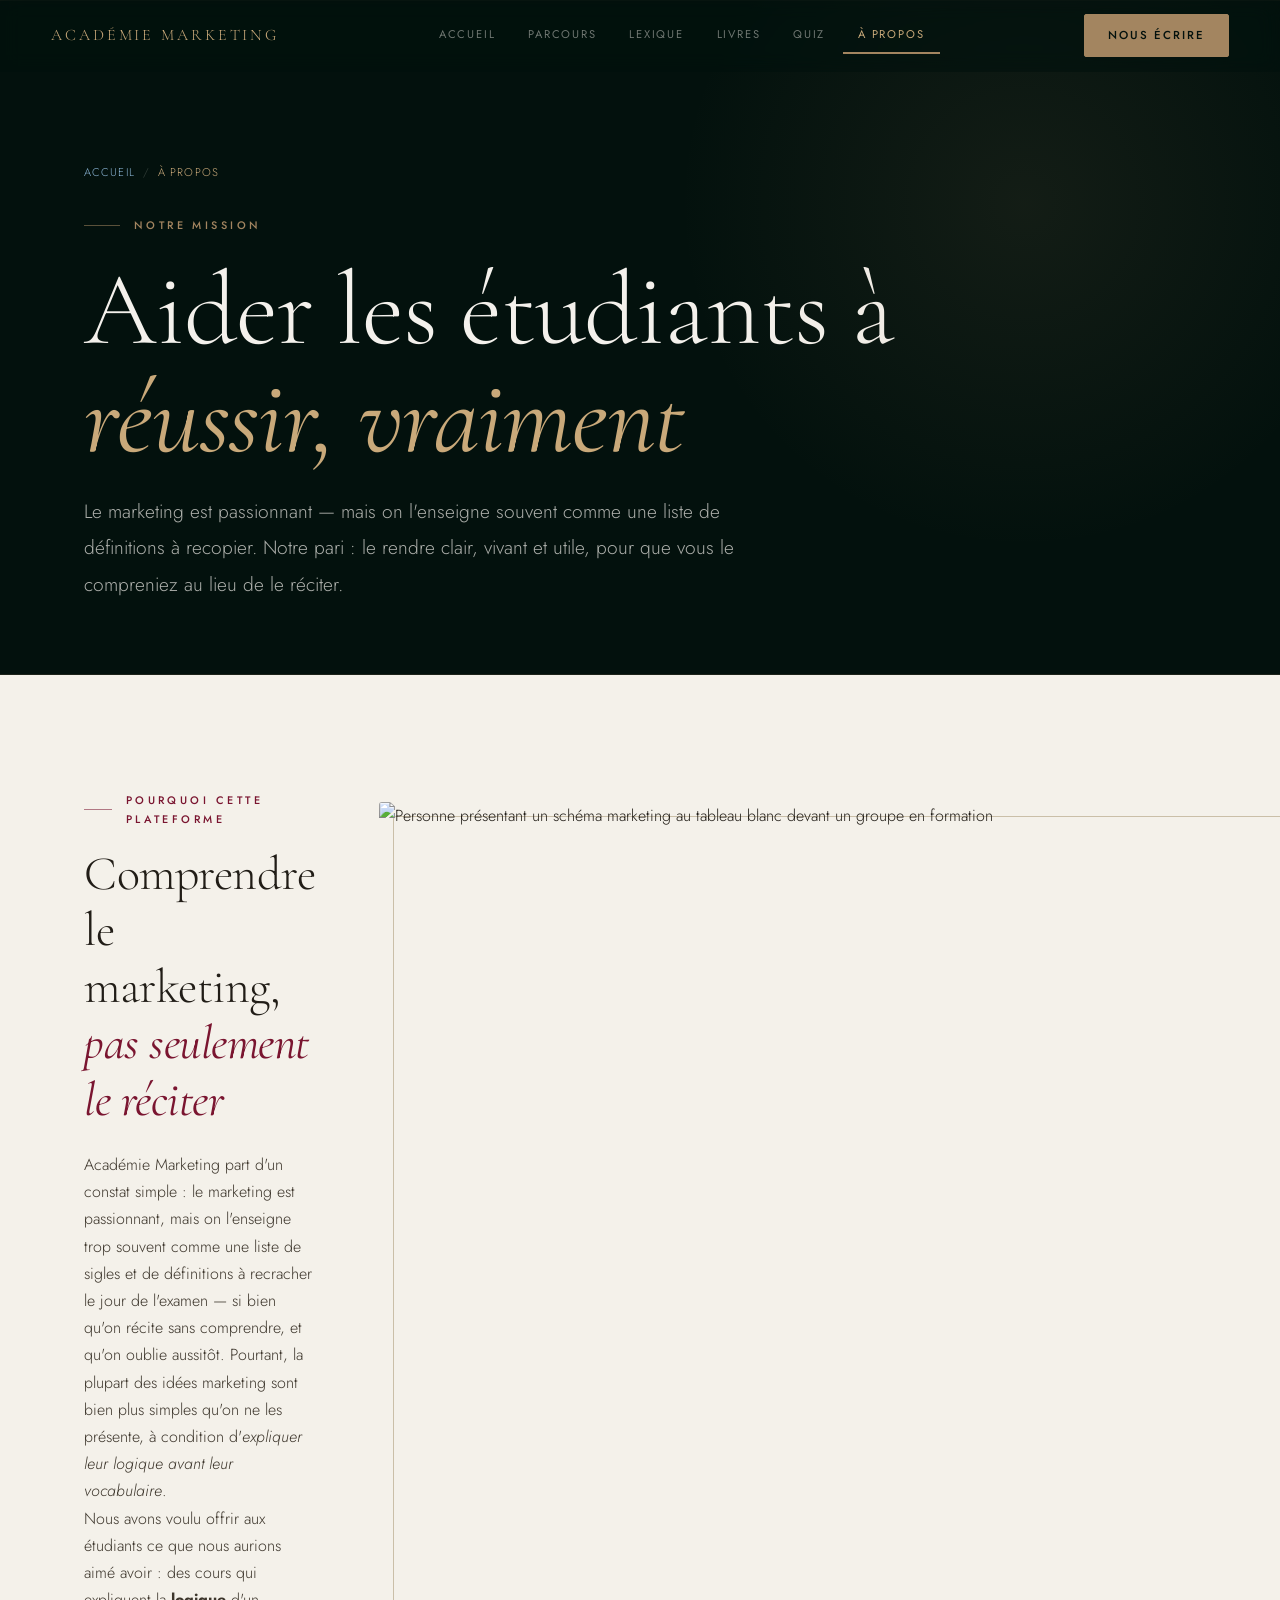
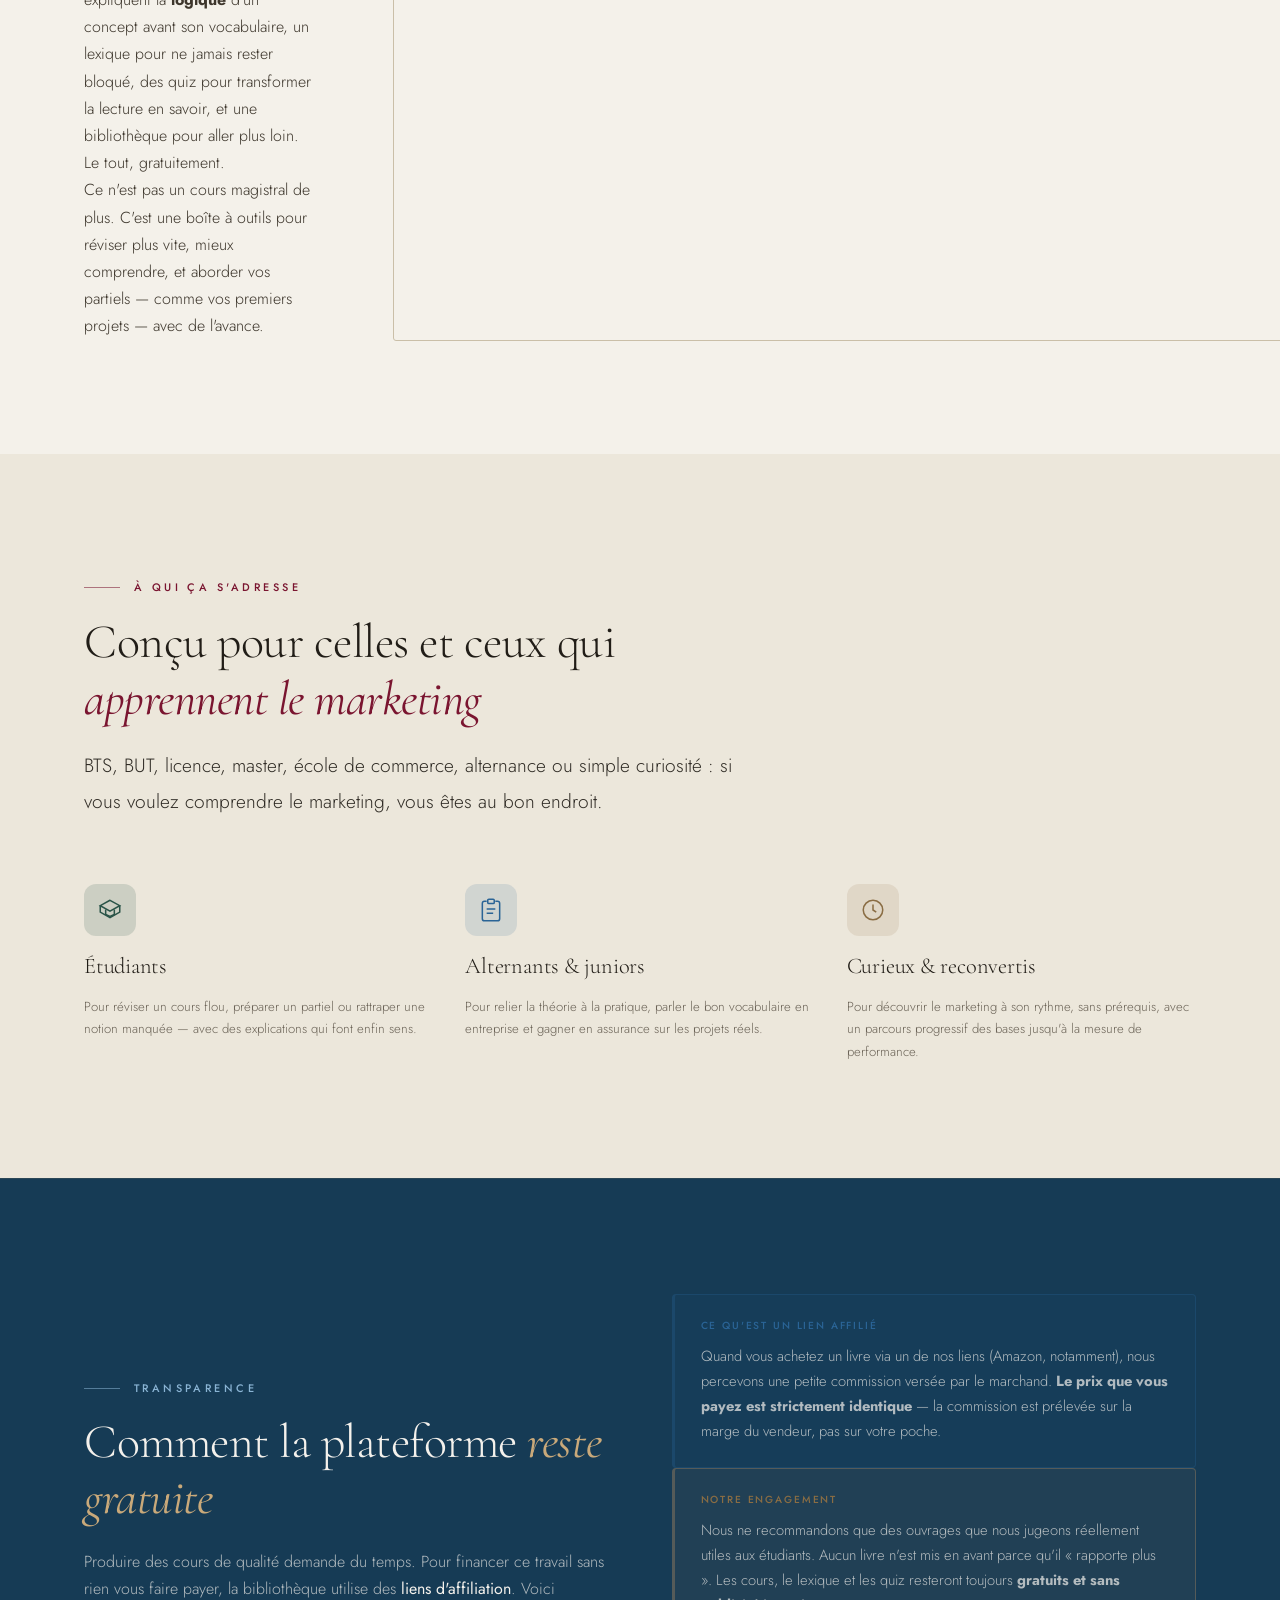
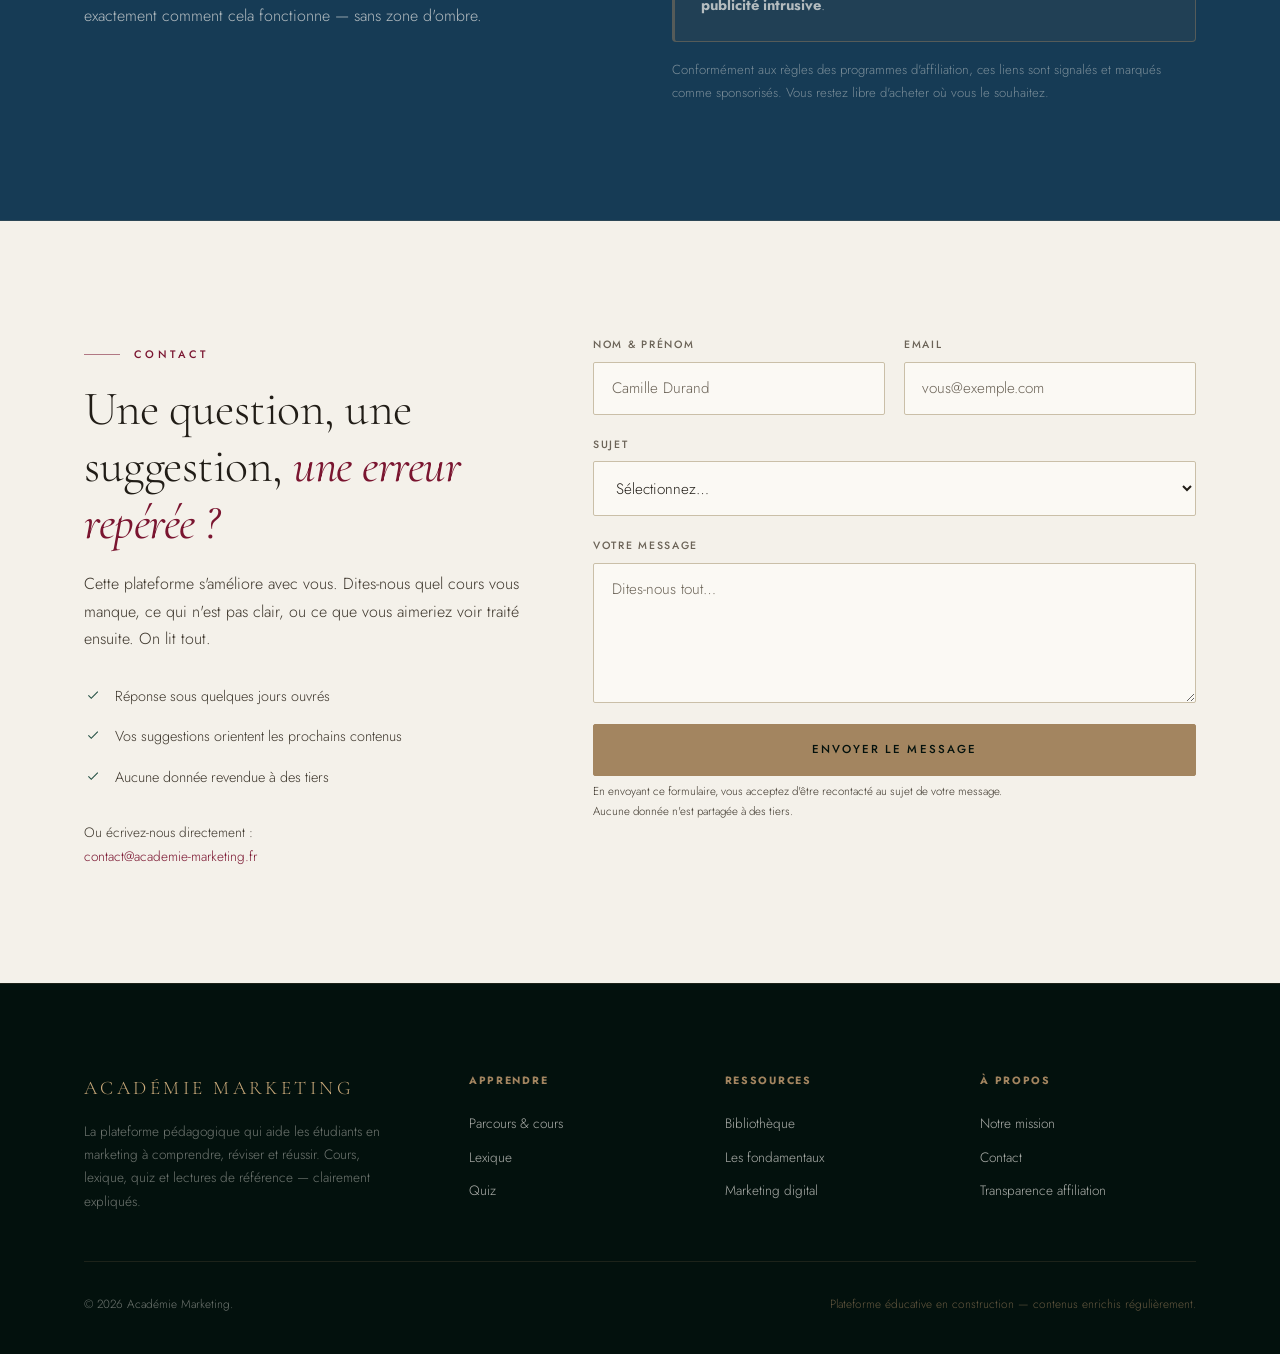
==== a-propos.html @ 2a496312 "Refonte en plateforme éducative « Académie Marketing » Transforme la vitrine one-page en plateforme " ====
<!DOCTYPE html>
<html lang="fr">
<head>
<meta charset="UTF-8">
<meta name="viewport" content="width=device-width, initial-scale=1.0">

<title>À propos &amp; contact — Académie Marketing</title>
<meta name="description" content="Notre mission : aider les étudiants en marketing à réussir grâce à des ressources claires, rigoureuses et gratuites. Découvrez la démarche, la transparence sur l'affiliation, et contactez-nous.">
<meta name="keywords" content="à propos, mission, académie marketing, ressources étudiants marketing, contact, affiliation">
<meta name="author" content="Académie Marketing">
<meta name="robots" content="index, follow">
<meta name="theme-color" content="#03110D">
<meta name="color-scheme" content="dark light">
<link rel="canonical" href="https://academie-marketing.fr/a-propos.html">

<meta property="og:type" content="website">
<meta property="og:site_name" content="Académie Marketing">
<meta property="og:title" content="À propos & contact — Académie Marketing">
<meta property="og:description" content="Notre mission : aider les étudiants en marketing à réussir avec des ressources claires, rigoureuses et gratuites.">
<meta property="og:url" content="https://academie-marketing.fr/a-propos.html">
<meta property="og:image" content="https://academie-marketing.fr/assets/og-image.jpg">
<meta property="og:locale" content="fr_FR">
<meta name="twitter:card" content="summary_large_image">

<link rel="icon" href="data:image/svg+xml,%3Csvg xmlns='http://www.w3.org/2000/svg' viewBox='0 0 64 64'%3E%3Crect width='64' height='64' rx='13' fill='%2303110D'/%3E%3Crect x='3' y='3' width='58' height='58' rx='11' fill='none' stroke='%23A38560' stroke-width='1'/%3E%3Ctext x='32' y='44' font-family='Georgia,serif' font-size='32' fill='%23c9a97a' text-anchor='middle'%3EA%3C/text%3E%3C/svg%3E">

<link rel="preconnect" href="https://fonts.googleapis.com">
<link rel="preconnect" href="https://fonts.gstatic.com" crossorigin>
<link rel="preload" as="style" href="https://fonts.googleapis.com/css2?family=Cormorant+Garamond:ital,wght@0,300;0,400;0,500;0,600;1,300;1,400;1,500&family=Jost:wght@300;400;500;600&display=swap">
<link rel="stylesheet" href="https://fonts.googleapis.com/css2?family=Cormorant+Garamond:ital,wght@0,300;0,400;0,500;0,600;1,300;1,400;1,500&family=Jost:wght@300;400;500;600&display=swap" media="print" onload="this.media='all'">
<noscript><link rel="stylesheet" href="https://fonts.googleapis.com/css2?family=Cormorant+Garamond:ital,wght@0,300;0,400;0,500;0,600;1,300;1,400;1,500&family=Jost:wght@300;400;500;600&display=swap"></noscript>

<link rel="stylesheet" href="assets/css/style.css">
</head>
<body>

<a class="skip-link" href="#contenu">Aller au contenu</a>
<div class="read-progress" id="read-progress"></div>

<header class="nav" id="nav" role="banner">
  <a class="nav-logo" href="index.html">Académie Marketing</a>
  <nav class="nav-main" aria-label="Navigation principale">
    <ul class="nav-links">
      <li><a href="index.html">Accueil</a></li>
      <li><a href="cours.html">Parcours</a></li>
      <li><a href="lexique.html">Lexique</a></li>
      <li><a href="livres.html">Livres</a></li>
      <li><a href="quiz.html">Quiz</a></li>
      <li><a href="a-propos.html" class="active" aria-current="page">À propos</a></li>
    </ul>
  </nav>
  <div class="nav-actions">
    <a class="btn btn-primary nav-cta" href="#contact">Nous écrire</a>
    <button class="nav-burger" id="burger" aria-label="Ouvrir le menu" aria-expanded="false" aria-controls="mobile-menu">
      <span></span><span></span><span></span>
    </button>
  </div>
</header>

<div class="mobile-menu" id="mobile-menu" aria-hidden="true">
  <nav aria-label="Navigation mobile">
    <a href="index.html">Accueil</a>
    <a href="cours.html">Parcours</a>
    <a href="lexique.html">Lexique</a>
    <a href="livres.html">Livres</a>
    <a href="quiz.html">Quiz</a>
    <a href="a-propos.html" class="active">À propos</a>
    <a class="btn btn-primary" href="#contact">Nous écrire</a>
  </nav>
</div>

<main id="contenu">

  <header class="page-header on-dark is-deep">
    <div class="container">
      <nav class="breadcrumb" aria-label="Fil d'Ariane">
        <a href="index.html">Accueil</a><span class="sep" aria-hidden="true">/</span><span aria-current="page">À propos</span>
      </nav>
      <span class="eyebrow">Notre mission</span>
      <h1 class="display">Aider les étudiants à <em>réussir, vraiment</em></h1>
      <p class="lead">Le marketing est passionnant — mais on l'enseigne souvent comme une liste de définitions à recopier. Notre pari : le rendre clair, vivant et utile, pour que vous le compreniez au lieu de le réciter.</p>
    </div>
  </header>

  <!-- MANIFESTE -->
  <section class="section on-paper">
    <div class="container">
      <div class="split">
        <div class="reveal">
          <span class="eyebrow">Pourquoi cette plateforme</span>
          <h2 style="margin:1.1rem 0 1.4rem;">Comprendre le marketing, <em>pas seulement le réciter</em></h2>
          <p>Académie Marketing part d'un constat simple : le marketing est passionnant, mais on l'enseigne trop souvent comme une liste de sigles et de définitions à recracher le jour de l'examen — si bien qu'on récite sans comprendre, et qu'on oublie aussitôt. Pourtant, la plupart des idées marketing sont bien plus simples qu'on ne les présente, à condition d'<em>expliquer leur logique avant leur vocabulaire</em>.</p>
          <p>Nous avons voulu offrir aux étudiants ce que nous aurions aimé avoir : des cours qui expliquent la <strong>logique</strong> d'un concept avant son vocabulaire, un lexique pour ne jamais rester bloqué, des quiz pour transformer la lecture en savoir, et une bibliothèque pour aller plus loin. Le tout, gratuitement.</p>
          <p>Ce n'est pas un cours magistral de plus. C'est une boîte à outils pour réviser plus vite, mieux comprendre, et aborder vos partiels — comme vos premiers projets — avec de l'avance.</p>
        </div>
        <div class="split-media intro-media reveal">
          <img src="https://images.unsplash.com/photo-1758873269035-aae0e1fd3422?ixlib=rb-4.0.3&auto=format&fit=crop&w=900&q=80"
               width="900" height="1125" loading="lazy" decoding="async"
               alt="Personne présentant un schéma marketing au tableau blanc devant un groupe en formation">
        </div>
      </div>
    </div>
  </section>

  <!-- À QUI ÇA S'ADRESSE -->
  <section class="section on-paper is-alt">
    <div class="container">
      <div class="section-head reveal">
        <span class="eyebrow">À qui ça s'adresse</span>
        <h2>Conçu pour celles et ceux qui <em>apprennent le marketing</em></h2>
        <p class="lead">BTS, BUT, licence, master, école de commerce, alternance ou simple curiosité : si vous voulez comprendre le marketing, vous êtes au bon endroit.</p>
      </div>
      <div class="grid grid-3 reveal-group">
        <div class="feature">
          <span class="icon-pill is-vert"><svg viewBox="0 0 24 24" fill="none" stroke="currentColor" aria-hidden="true"><path d="M12 3 3 8l9 5 9-5-9-5Z"/><path d="M3 8v6l9 5 9-5V8"/><path d="M8 11.5V16l4 2 4-2v-4.5"/></svg></span>
          <h3>Étudiants</h3>
          <p>Pour réviser un cours flou, préparer un partiel ou rattraper une notion manquée — avec des explications qui font enfin sens.</p>
        </div>
        <div class="feature">
          <span class="icon-pill is-bleu"><svg viewBox="0 0 24 24" fill="none" stroke="currentColor" aria-hidden="true"><path d="M16 4h2a2 2 0 0 1 2 2v14a2 2 0 0 1-2 2H6a2 2 0 0 1-2-2V6a2 2 0 0 1 2-2h2"/><rect x="9" y="2" width="6" height="4" rx="1"/><path d="M8 11h8M8 15h6"/></svg></span>
          <h3>Alternants &amp; juniors</h3>
          <p>Pour relier la théorie à la pratique, parler le bon vocabulaire en entreprise et gagner en assurance sur les projets réels.</p>
        </div>
        <div class="feature">
          <span class="icon-pill is-dore"><svg viewBox="0 0 24 24" fill="none" stroke="currentColor" aria-hidden="true"><circle cx="12" cy="12" r="9"/><path d="M12 7v5l3 2"/></svg></span>
          <h3>Curieux &amp; reconvertis</h3>
          <p>Pour découvrir le marketing à son rythme, sans prérequis, avec un parcours progressif des bases jusqu'à la mesure de performance.</p>
        </div>
      </div>
    </div>
  </section>

  <!-- AFFILIATION -->
  <section class="section on-dark is-savoir" id="affiliation">
    <div class="container">
      <div class="split">
        <div class="reveal">
          <span class="eyebrow is-bleu">Transparence</span>
          <h2 style="margin:1rem 0 1.3rem;">Comment la plateforme <em>reste gratuite</em></h2>
          <p style="color:var(--on-dark-muted);">Produire des cours de qualité demande du temps. Pour financer ce travail sans rien vous faire payer, la bibliothèque utilise des <strong style="color:var(--clair-100);font-weight:400;">liens d'affiliation</strong>. Voici exactement comment cela fonctionne — sans zone d'ombre.</p>
        </div>
        <div class="reveal">
          <div class="flow">
            <div class="callout is-def" style="margin:0;">
              <div class="callout-label">Ce qu'est un lien affilié</div>
              <p>Quand vous achetez un livre via un de nos liens (Amazon, notamment), nous percevons une petite commission versée par le marchand. <strong>Le prix que vous payez est strictement identique</strong> — la commission est prélevée sur la marge du vendeur, pas sur votre poche.</p>
            </div>
            <div class="callout is-tip" style="margin:0;">
              <div class="callout-label">Notre engagement</div>
              <p>Nous ne recommandons que des ouvrages que nous jugeons réellement utiles aux étudiants. Aucun livre n'est mis en avant parce qu'il « rapporte plus ». Les cours, le lexique et les quiz resteront toujours <strong>gratuits et sans publicité intrusive</strong>.</p>
            </div>
            <p style="color:var(--on-dark-faint);font-size:0.82rem;">Conformément aux règles des programmes d'affiliation, ces liens sont signalés et marqués comme sponsorisés. Vous restez libre d'acheter où vous le souhaitez.</p>
          </div>
        </div>
      </div>
    </div>
  </section>

  <!-- CONTACT -->
  <section class="section on-paper" id="contact">
    <div class="container">
      <div class="contact-split">
        <div class="reveal">
          <span class="eyebrow">Contact</span>
          <h2 style="margin:1.1rem 0 1.2rem;">Une question, une suggestion, <em>une erreur repérée&nbsp;?</em></h2>
          <p>Cette plateforme s'améliore avec vous. Dites-nous quel cours vous manque, ce qui n'est pas clair, ou ce que vous aimeriez voir traité ensuite. On lit tout.</p>
          <ul class="contact-reassure">
            <li>Réponse sous quelques jours ouvrés</li>
            <li>Vos suggestions orientent les prochains contenus</li>
            <li>Aucune donnée revendue à des tiers</li>
          </ul>
          <p class="contact-direct">Ou écrivez-nous directement :<br><a href="mailto:contact@academie-marketing.fr">contact@academie-marketing.fr</a></p>
        </div>

        <div class="reveal">
          <form id="contact-form" data-demo data-done="Message envoyé ✓" data-success="contact-success" novalidate>
            <div class="form-row">
              <div class="form-field">
                <label class="form-label" for="c-nom">Nom &amp; prénom</label>
                <input class="form-input" type="text" id="c-nom" name="nom" autocomplete="name" required placeholder="Camille Durand">
              </div>
              <div class="form-field">
                <label class="form-label" for="c-email">Email</label>
                <input class="form-input" type="email" id="c-email" name="email" autocomplete="email" required placeholder="vous@exemple.com">
              </div>
            </div>
            <div class="form-field">
              <label class="form-label" for="c-sujet">Sujet</label>
              <select class="form-select" id="c-sujet" name="sujet">
                <option value="">Sélectionnez…</option>
                <option>Question sur un cours</option>
                <option>Suggestion de contenu</option>
                <option>Signaler une erreur</option>
                <option>Partenariat / pédagogie</option>
                <option>Autre</option>
              </select>
            </div>
            <div class="form-field">
              <label class="form-label" for="c-msg">Votre message</label>
              <textarea class="form-textarea" id="c-msg" name="message" required placeholder="Dites-nous tout…"></textarea>
            </div>
            <button class="btn btn-primary" type="submit" style="width:100%;justify-content:center;">Envoyer le message</button>
            <p class="form-consent">En envoyant ce formulaire, vous acceptez d'être recontacté au sujet de votre message. Aucune donnée n'est partagée à des tiers.</p>
            <div class="form-success" id="contact-success" role="status">Merci&nbsp;! Votre message est bien arrivé. Nous revenons vers vous rapidement.</div>
          </form>
        </div>
      </div>
    </div>
  </section>

</main>

<footer class="footer" role="contentinfo">
  <div class="container">
    <div class="footer-top">
      <div class="footer-brand">
        <a class="nav-logo" href="index.html">Académie Marketing</a>
        <p>La plateforme pédagogique qui aide les étudiants en marketing à comprendre, réviser et réussir. Cours, lexique, quiz et lectures de référence — clairement expliqués.</p>
      </div>
      <div class="footer-col">
        <h5>Apprendre</h5>
        <a href="cours.html">Parcours &amp; cours</a>
        <a href="lexique.html">Lexique</a>
        <a href="quiz.html">Quiz</a>
      </div>
      <div class="footer-col">
        <h5>Ressources</h5>
        <a href="livres.html">Bibliothèque</a>
        <a href="cours/fondamentaux-du-marketing.html">Les fondamentaux</a>
        <a href="cours/marketing-digital.html">Marketing digital</a>
      </div>
      <div class="footer-col">
        <h5>À propos</h5>
        <a href="a-propos.html">Notre mission</a>
        <a href="a-propos.html#contact">Contact</a>
        <a href="a-propos.html#affiliation">Transparence affiliation</a>
      </div>
    </div>
    <div class="footer-bottom">
      <p>&copy; <span data-year></span> Académie Marketing.</p>
      <p class="placeholder-note">Plateforme éducative en construction — contenus enrichis régulièrement.</p>
    </div>
  </div>
</footer>

<button class="to-top" id="to-top" aria-label="Revenir en haut">
  <svg viewBox="0 0 24 24" fill="none" stroke="currentColor" aria-hidden="true"><path d="m6 14 6-6 6 6"/></svg>
</button>

<script src="assets/js/main.js" defer></script>
</body>
</html>
---- assets/css/style.css ----
/* ============================================================
   ACADÉMIE MARKETING
   Design system partagé (multi-pages, sans build)
   ============================================================ */

/* ============================================================
   RESET
============================================================ */
*, *::before, *::after { margin: 0; padding: 0; box-sizing: border-box; }
img { display: block; max-width: 100%; }
ul { list-style: none; }
button { font: inherit; color: inherit; background: none; border: none; }
:where(a) { color: inherit; }
@media (prefers-reduced-motion: no-preference) { html { scroll-behavior: smooth; } }

/* ============================================================
   PALETTE PAR RÔLES
============================================================ */
:root {
  /* --- VERT PROFOND : couleur signature, fonds sombres --- */
  --vert-900:     #03110D;
  --vert-800:     #061a14;
  --vert-700:     #0b241c;
  --vert-600:     #16302B;
  --vert-500:     #2a5448;
  --vert-300:     #4d9e87;

  /* --- BORDEAUX : accent chaleureux, emphase --- */
  --bordeaux-900: #2a0410;
  --bordeaux-700: #5c0f22;
  --bordeaux-500: #7a1530;
  --bordeaux-300: #c0566e;

  /* --- DORÉ : détails de luxe, filets, CTA, hover (PARCIMONIE) --- */
  --dore-600:     #A38560;
  --dore-500:     #c9a97a;
  --dore-300:     #e3cba2;

  /* --- BLEU : confiance, savoir, ressources, liens --- */
  --bleu-700:     #163b55;
  --bleu-500:     #2a6496;
  --bleu-300:     #8ab4d4;

  /* --- TONS PAPIER : fonds clairs ivoire --- */
  --papier-0:     #fbf9f4;
  --papier-50:    #f4f1ea;
  --papier-100:   #ece7db;
  --papier-200:   #ddd5c4;

  /* --- ENCRE : textes sur papier --- */
  --encre-900:    #211d17;
  --encre-700:    #3d362c;
  --encre-500:    #6b6357;

  /* --- TEXTES SUR SOMBRE --- */
  --clair-100:    #f4f1ec;
  --clair-70:     rgba(244,241,236,0.70);
  --clair-45:     rgba(244,241,236,0.45);

  /* Surfaces FAMILLE SOMBRE */
  --surface-dark:        var(--vert-800);
  --surface-dark-deep:   var(--vert-900);
  --surface-dark-raised: var(--vert-700);
  --on-dark:             var(--clair-100);
  --on-dark-muted:       var(--clair-70);
  --on-dark-faint:       var(--clair-45);
  --border-dark:         rgba(163,133,96,0.16);
  --border-dark-strong:  rgba(163,133,96,0.32);

  /* Surfaces FAMILLE CLAIRE */
  --surface-paper:        var(--papier-50);
  --surface-paper-card:   var(--papier-0);
  --surface-paper-alt:    var(--papier-100);
  --on-paper:             var(--encre-900);
  --on-paper-muted:       var(--encre-700);
  --on-paper-faint:       var(--encre-500);
  --border-paper:         var(--papier-200);
  --border-paper-strong:  #cabfa8;

  /* Accents transverses */
  --accent-signature:  var(--vert-500);
  --accent-warm:       var(--bordeaux-500);
  --accent-luxe:       var(--dore-600);
  --accent-trust:      var(--bleu-500);

  /* CTA & liens */
  --cta-bg:            var(--dore-600);
  --cta-bg-hover:      var(--dore-500);
  --cta-ink:           var(--vert-900);
  --link:              var(--bleu-500);
  --link-hover:        var(--bleu-300);

  /* Ombres sobres */
  --shadow-paper-sm: 0 1px 2px rgba(33,29,23,0.05);
  --shadow-paper-md: 0 10px 30px -12px rgba(33,29,23,0.18);
  --shadow-paper-lg: 0 24px 60px -28px rgba(33,29,23,0.30);
  --shadow-dark-md:  0 18px 40px -20px rgba(0,0,0,0.65);
}

/* ============================================================
   TYPOGRAPHIE
============================================================ */
:root {
  --font-serif: 'Cormorant Garamond', Georgia, 'Times New Roman', serif;
  --font-sans:  'Jost', system-ui, -apple-system, 'Segoe UI', sans-serif;

  --fs-display: clamp(3.25rem, 1.6rem + 6.6vw, 6.5rem);
  --fs-h1:      clamp(2.5rem, 1.5rem + 4.2vw, 4rem);
  --fs-h2:      clamp(2rem, 1.4rem + 2.6vw, 3rem);
  --fs-h3:      clamp(1.5rem, 1.2rem + 1.3vw, 2rem);
  --fs-h4:      clamp(1.15rem, 1.05rem + 0.5vw, 1.4rem);
  --fs-lead:    clamp(1.05rem, 1rem + 0.35vw, 1.2rem);
  --fs-body:    clamp(0.95rem, 0.92rem + 0.15vw, 1.0rem);
  --fs-small:   0.82rem;
  --fs-eyebrow: 0.68rem;

  --lh-tight: 1.04;
  --lh-snug:  1.18;
  --lh-body:  1.7;
  --lh-loose: 1.9;

  --ls-eyebrow: 0.32em;
  --ls-label:   0.16em;
  --ls-tight:   -0.01em;
}

body {
  font-family: var(--font-sans);
  font-weight: 300;
  font-size: var(--fs-body);
  line-height: var(--lh-body);
  background: var(--vert-900);
  color: var(--clair-100);
  -webkit-font-smoothing: antialiased;
  text-rendering: optimizeLegibility;
  overflow-x: hidden;
}

h1, h2, h3, .serif { font-family: var(--font-serif); font-weight: 300; letter-spacing: var(--ls-tight); }
.display { font-family: var(--font-serif); font-weight: 300; font-size: var(--fs-display); line-height: var(--lh-tight); letter-spacing: var(--ls-tight); }
h1, .h1 { font-size: var(--fs-h1); line-height: var(--lh-snug); }
h2, .h2 { font-size: var(--fs-h2); line-height: var(--lh-snug); }
h3, .h3 { font-size: var(--fs-h3); line-height: 1.25; }
h4, .h4 { font-family: var(--font-serif); font-weight: 400; font-size: var(--fs-h4); line-height: 1.3; }

.serif em, h1 em, h2 em, .display em { font-style: italic; font-weight: 400; }
.on-dark .display em, .on-dark h1 em, .on-dark h2 em { color: var(--dore-500); }
.on-paper h1 em, .on-paper h2 em, .on-paper .h2 em { color: var(--bordeaux-500); }

.lead { font-size: var(--fs-lead); line-height: var(--lh-loose); font-weight: 300; }
p { max-width: 64ch; }
.on-dark p { color: var(--on-dark-muted); }
.on-paper p { color: var(--on-paper-muted); }

.eyebrow {
  font-family: var(--font-sans); font-size: var(--fs-eyebrow); font-weight: 500;
  letter-spacing: var(--ls-eyebrow); text-transform: uppercase;
  display: inline-flex; align-items: center; gap: 0.85rem;
}
.eyebrow::before { content: ''; width: 2.25rem; height: 1px; background: currentColor; opacity: 0.55; }
.eyebrow.is-centered { justify-content: center; }
.on-dark .eyebrow { color: var(--dore-600); }
.on-paper .eyebrow { color: var(--bordeaux-500); }
.on-dark.is-savoir .eyebrow, .eyebrow.is-bleu { color: var(--bleu-300); }

a { color: var(--link); text-decoration: none; transition: color .25s ease; }
a:hover { color: var(--link-hover); }
.on-dark a:not(.btn) { color: var(--bleu-300); }
.on-dark a:not(.btn):hover { color: var(--clair-100); }

/* ============================================================
   CONTENEUR & GRILLE
============================================================ */
:root {
  --container-max: 1240px;
  --container-pad: clamp(1.25rem, 5vw, 4rem);
  --section-y:     clamp(4.5rem, 9vw, 9rem);
  --gap:           clamp(1.25rem, 2.5vw, 2.25rem);
  --nav-h:         72px;
}
.container { width: 100%; max-width: var(--container-max); margin-inline: auto; padding-inline: var(--container-pad); }
.container-narrow { max-width: 760px; margin-inline: auto; padding-inline: var(--container-pad); }
.container-reading { max-width: 1080px; margin-inline: auto; padding-inline: var(--container-pad); }
.section { padding-block: var(--section-y); position: relative; }
.section.is-tight { padding-block: clamp(3rem, 6vw, 5.5rem); }
section[id] { scroll-margin-top: calc(var(--nav-h) + 16px); }

.on-dark { background: var(--surface-dark); color: var(--on-dark); border-top: 1px solid var(--border-dark); border-bottom: 1px solid var(--border-dark); }
.on-dark.is-hero { background: var(--surface-dark-deep); border: none; }
.on-dark.is-emphasis { background: var(--bordeaux-900); }
.on-dark.is-savoir { background: var(--bleu-700); }
.on-dark.is-deep { background: var(--surface-dark-deep); }
.on-paper { background: var(--surface-paper); color: var(--on-paper); }
.on-paper.is-alt { background: var(--surface-paper-alt); }
.on-paper.is-card { background: var(--surface-paper-card); }

.on-dark h1, .on-dark h2, .on-dark h3, .on-dark h4 { color: var(--clair-100); }
.on-paper h1, .on-paper h2, .on-paper h3, .on-paper h4 { color: var(--on-paper); }

.grid { display: grid; gap: var(--gap); }
.grid-2 { grid-template-columns: repeat(2, 1fr); }
.grid-3 { grid-template-columns: repeat(3, 1fr); }
.grid-4 { grid-template-columns: repeat(4, 1fr); }
.grid-auto { grid-template-columns: repeat(auto-fit, minmax(260px, 1fr)); }

.section-head { max-width: 680px; margin-bottom: clamp(2.5rem, 5vw, 4rem); }
.section-head.is-centered { margin-inline: auto; text-align: center; }
.section-head .eyebrow { margin-bottom: 1.1rem; }
.section-head h2 { margin-bottom: 1.2rem; }
.section-head .lead { color: inherit; opacity: .92; }

.split { display: grid; grid-template-columns: 1fr 1fr; gap: clamp(2rem, 5vw, 4.5rem); align-items: center; }

/* Utilitaires */
.text-center { text-align: center; }
.mt-0 { margin-top: 0; }
.mt-1 { margin-top: 1rem; }
.mt-2 { margin-top: 2rem; }
.mb-1 { margin-bottom: 1rem; }
.flow > * + * { margin-top: 1.1rem; }
.cluster { display: flex; flex-wrap: wrap; gap: 1rem; align-items: center; }
/* .cv-auto : volontairement neutre (classe conservée dans le HTML, sans content-visibility
   pour garantir un rendu sans saut de défilement sur ces grilles à hauteur variable) */
.cv-auto { }

/* ============================================================
   NAVIGATION (multi-pages)
============================================================ */
.nav {
  position: fixed; inset: 0 0 auto 0; z-index: 200;
  display: flex; align-items: center; justify-content: space-between;
  height: var(--nav-h); padding: 0 clamp(1.25rem, 4vw, 3.5rem);
  background: rgba(3,17,13,0.55);
  backdrop-filter: blur(10px) saturate(120%); -webkit-backdrop-filter: blur(10px) saturate(120%);
  border-bottom: 1px solid transparent;
  transition: background .4s ease, border-color .4s ease, height .4s ease;
}
.nav.is-scrolled {
  height: 60px; background: rgba(3,17,13,0.86);
  backdrop-filter: blur(16px) saturate(120%); -webkit-backdrop-filter: blur(16px) saturate(120%);
  border-bottom-color: var(--border-dark);
}
.nav-logo { font-family: var(--font-serif); font-size: 1rem; letter-spacing: 0.18em; text-transform: uppercase; color: var(--dore-500); white-space: nowrap; display: inline-flex; align-items: baseline; gap: .55rem; }
.nav-logo:hover { color: var(--dore-300); }
.nav-logo .logo-sub { font-family: var(--font-sans); font-size: 0.56rem; letter-spacing: 0.22em; color: var(--clair-45); }
.nav-main { display: flex; }
.nav-links { display: flex; gap: 0.15rem; }
.nav-links a {
  display: inline-flex; align-items: center; padding: 0.5rem 0.95rem;
  font-size: 0.7rem; font-weight: 400; letter-spacing: var(--ls-label); text-transform: uppercase;
  color: var(--clair-45); border-bottom: 2px solid transparent;
  transition: color .3s ease, border-color .3s ease;
}
.nav-links a:hover { color: var(--clair-100); }
.nav-links a.active, .nav-links a[aria-current="page"] { color: var(--dore-500); border-bottom-color: var(--dore-600); }
.nav-actions { display: flex; align-items: center; gap: 1rem; }
.nav-cta { padding: 0.7rem 1.4rem !important; }
.nav-burger { display: none; flex-direction: column; gap: 5px; width: 30px; cursor: pointer; padding: 6px 0; }
.nav-burger span { display: block; height: 1.5px; width: 100%; background: var(--dore-500); transition: transform .35s ease, opacity .25s ease; }
.nav-burger.open span:nth-child(1) { transform: translateY(6.5px) rotate(45deg); }
.nav-burger.open span:nth-child(2) { opacity: 0; }
.nav-burger.open span:nth-child(3) { transform: translateY(-6.5px) rotate(-45deg); }

.mobile-menu {
  position: fixed; inset: 0; z-index: 190;
  background: var(--vert-900);
  display: flex; flex-direction: column; align-items: center; justify-content: center; gap: 0.4rem;
  opacity: 0; visibility: hidden; transform: translateY(-12px);
  transition: opacity .4s ease, transform .4s ease, visibility .4s;
}
.mobile-menu.open { opacity: 1; visibility: visible; transform: none; }
.mobile-menu nav { display: flex; flex-direction: column; align-items: center; gap: 0.3rem; width: 100%; padding: 0 2rem; }
.mobile-menu a:not(.btn) { font-family: var(--font-serif); font-size: 1.9rem; color: var(--clair-100); padding: 0.5rem 1rem; }
.mobile-menu a:not(.btn):hover, .mobile-menu a.active { color: var(--dore-500); }
.mobile-menu .btn { margin-top: 1.4rem; }

/* ============================================================
   BOUTONS
============================================================ */
.btn {
  display: inline-flex; align-items: center; gap: 0.6rem;
  font-family: var(--font-sans); font-size: 0.72rem; font-weight: 500;
  letter-spacing: 0.18em; text-transform: uppercase; padding: 0.95rem 2.1rem;
  border: 1px solid transparent; border-radius: 2px; cursor: pointer; white-space: nowrap;
  transition: background .3s ease, color .3s ease, border-color .3s ease, transform .3s ease;
}
.btn:hover { transform: translateY(-2px); }
.btn-sm { padding: 0.7rem 1.4rem; font-size: 0.66rem; }
.btn-primary { background: var(--cta-bg); color: var(--cta-ink); border-color: var(--cta-bg); }
.btn-primary:hover { background: var(--cta-bg-hover); border-color: var(--cta-bg-hover); color: var(--cta-ink); }
.btn-secondary { background: transparent; color: var(--dore-500); border-color: var(--border-dark-strong); }
.btn-secondary:hover { border-color: var(--dore-500); color: var(--dore-300); background: rgba(163,133,96,0.07); }
.on-paper .btn-secondary { color: var(--bordeaux-500); border-color: var(--border-paper-strong); }
.on-paper .btn-secondary:hover { border-color: var(--bordeaux-500); background: rgba(122,21,48,0.05); color: var(--bordeaux-700); }
.btn-link { background: transparent; color: var(--bleu-500); border-color: var(--bleu-500); }
.btn-link:hover { background: var(--bleu-500); color: var(--papier-0); }
.btn-ghost { padding-inline: 0; border: none; color: var(--dore-500); }
.btn-ghost:hover { color: var(--dore-300); transform: none; }
.btn .arrow { transition: transform .3s ease; }
.btn:hover .arrow { transform: translateX(3px); }

/* lien texte avec flèche */
.arrow-link { display: inline-flex; align-items: center; gap: 0.5rem; font-size: 0.74rem; font-weight: 500; letter-spacing: 0.12em; text-transform: uppercase; }
.arrow-link .arrow { transition: transform .3s ease; }
.arrow-link:hover .arrow { transform: translateX(4px); }

/* ============================================================
   BADGES & CHIPS
============================================================ */
.badge { display: inline-block; font-size: 0.58rem; font-weight: 500; letter-spacing: 0.18em; text-transform: uppercase; padding: 0.28rem 0.7rem; border-radius: 2px; }
.badge-dore { background: rgba(163,133,96,0.16); color: var(--dore-500); }
.badge-bordeaux { background: rgba(122,21,48,0.14); color: var(--bordeaux-300); }
.badge-bleu { background: rgba(42,100,150,0.18); color: var(--bleu-300); }
.badge-vert { background: rgba(42,84,72,0.20); color: var(--vert-300); }
.on-paper .badge-bordeaux { background: rgba(122,21,48,0.10); color: var(--bordeaux-700); }
.on-paper .badge-bleu { background: rgba(42,100,150,0.12); color: var(--bleu-500); }
.on-paper .badge-vert { background: rgba(42,84,72,0.12); color: var(--vert-500); }
.on-paper .badge-dore { background: rgba(163,133,96,0.18); color: #8a6d44; }

.chip {
  display: inline-flex; align-items: center; gap: 0.4rem;
  font-size: 0.7rem; font-weight: 400; letter-spacing: 0.06em;
  padding: 0.5rem 1rem; border-radius: 999px; cursor: pointer;
  border: 1px solid var(--border-paper-strong); color: var(--on-paper-muted);
  background: var(--papier-0); transition: all .25s ease;
}
.chip:hover { border-color: var(--dore-600); color: var(--on-paper); }
.chip.active { background: var(--vert-600); border-color: var(--vert-600); color: var(--clair-100); }
.chip-row { display: flex; flex-wrap: wrap; gap: 0.6rem; }
.on-dark .chip { background: rgba(3,17,13,0.4); border-color: rgba(138,180,212,0.25); color: var(--clair-70); }
.on-dark .chip:hover { border-color: var(--bleu-300); color: var(--clair-100); }
.on-dark .chip.active { background: var(--bleu-500); border-color: var(--bleu-500); color: var(--papier-0); }

.meta-row { display: flex; flex-wrap: wrap; align-items: center; gap: 0.6rem 1.2rem; font-size: 0.72rem; letter-spacing: 0.06em; text-transform: uppercase; color: var(--on-paper-faint); }
.on-dark .meta-row { color: var(--on-dark-faint); }
.meta-row .dot { width: 4px; height: 4px; border-radius: 50%; background: currentColor; opacity: .5; }

/* ============================================================
   FIL D'ARIANE
============================================================ */
.breadcrumb { display: flex; flex-wrap: wrap; align-items: center; gap: 0.5rem; font-size: 0.7rem; letter-spacing: 0.1em; text-transform: uppercase; color: var(--on-dark-faint); }
.breadcrumb a { color: var(--on-dark-muted); }
.breadcrumb a:hover { color: var(--dore-500); }
.breadcrumb .sep { opacity: 0.5; }
.breadcrumb [aria-current] { color: var(--dore-500); }

/* ============================================================
   PAGE HEADER (hero intérieur)
============================================================ */
.page-header { position: relative; padding-top: calc(var(--nav-h) + clamp(3rem, 7vw, 6rem)); padding-bottom: clamp(2.5rem, 6vw, 4.5rem); overflow: hidden; }
.page-header .eyebrow { margin-bottom: 1.3rem; }
.page-header .breadcrumb { margin-bottom: 1.6rem; }
.page-header h1 { max-width: 18ch; margin-bottom: 1.3rem; }
.page-header .lead { max-width: 60ch; color: var(--on-dark-muted); }
.page-header .header-actions { margin-top: 2rem; display: flex; flex-wrap: wrap; gap: 1rem; }
.page-header::after { content: ''; position: absolute; right: -10%; top: -30%; width: 60vw; height: 120%; background: radial-gradient(circle at center, rgba(163,133,96,0.10), transparent 62%); pointer-events: none; }

/* ============================================================
   HERO (accueil)
============================================================ */
.hero { position: relative; min-height: 100svh; display: flex; align-items: center; overflow: hidden; padding-top: var(--nav-h); }
.hero-media { position: absolute; inset: 0; z-index: 0; }
.hero-media img { width: 100%; height: 100%; object-fit: cover; }
.hero-overlay { position: absolute; inset: 0; background: linear-gradient(110deg, rgba(3,17,13,0.96) 0%, rgba(3,17,13,0.82) 42%, rgba(3,17,13,0.55) 100%); }
.hero-overlay::after { content: ''; position: absolute; inset: 0; background: linear-gradient(0deg, rgba(3,17,13,0.85), transparent 40%); }
.hero .container { position: relative; z-index: 2; padding-top: clamp(2rem, 6vh, 4rem); padding-bottom: clamp(2.5rem, 7vh, 5rem); }
.hero .eyebrow { color: var(--dore-500); margin-bottom: 1.6rem; }
.hero h1 { max-width: 16ch; margin-bottom: 1.6rem; }
.hero h1 .sub-line { display: block; color: var(--dore-500); font-style: italic; }
.hero-sub { max-width: 54ch; font-size: var(--fs-lead); line-height: 1.7; color: var(--on-dark-muted); }
.hero-cta { display: flex; gap: 1rem; margin-top: 2.5rem; flex-wrap: wrap; }
.hero-search { margin-top: 2.2rem; max-width: 520px; }
.hero-stats { display: flex; gap: clamp(1.5rem, 4vw, 3.5rem); margin-top: clamp(2.5rem, 6vh, 4rem); flex-wrap: wrap; border-top: 1px solid var(--border-dark); padding-top: 2rem; }
.hero-stat .stat-num { font-family: var(--font-serif); font-size: clamp(1.9rem, 3vw, 2.7rem); line-height: 1; color: var(--dore-500); display: block; }
.hero-stat .stat-label { font-size: 0.76rem; color: var(--on-dark-faint); max-width: 24ch; margin-top: 0.5rem; }
.scroll-cue { position: absolute; bottom: 1.6rem; left: 50%; transform: translateX(-50%); z-index: 2; font-size: 0.6rem; letter-spacing: 0.3em; text-transform: uppercase; color: var(--clair-45); display: flex; flex-direction: column; align-items: center; gap: 0.6rem; }
.scroll-cue::after { content: ''; width: 1px; height: 36px; background: linear-gradient(var(--dore-600), transparent); animation: cue 2s ease-in-out infinite; }
@keyframes cue { 0%,100% { opacity: .3; transform: scaleY(.6); } 50% { opacity: 1; transform: scaleY(1); } }

/* Champ de recherche autonome */
.search-box { position: relative; }
.search-box input {
  width: 100%; background: rgba(3,17,13,0.5); border: 1px solid rgba(138,180,212,0.28); color: var(--clair-100);
  padding: 1rem 1.2rem 1rem 3rem; border-radius: 3px; font-family: var(--font-sans); font-weight: 300; font-size: 1rem;
  transition: border-color .25s ease, box-shadow .25s ease, background .25s ease;
}
.search-box input::placeholder { color: var(--clair-45); }
.search-box input:focus { outline: none; border-color: var(--bleu-300); box-shadow: 0 0 0 3px rgba(42,100,150,0.18); background: rgba(3,17,13,0.7); }
.search-box .search-icon { position: absolute; left: 1.1rem; top: 50%; transform: translateY(-50%); width: 18px; height: 18px; color: var(--clair-45); pointer-events: none; }
.on-paper .search-box input { background: var(--papier-0); border-color: var(--border-paper-strong); color: var(--on-paper); }
.on-paper .search-box input::placeholder { color: var(--on-paper-faint); }
.on-paper .search-box input:focus { border-color: var(--dore-600); box-shadow: 0 0 0 3px rgba(163,133,96,0.18); }
.on-paper .search-box .search-icon { color: var(--on-paper-faint); }

/* ============================================================
   ICÔNES (pastilles)
============================================================ */
.icon-pill { width: 52px; height: 52px; border-radius: 12px; display: inline-flex; align-items: center; justify-content: center; flex-shrink: 0; }
.icon-pill svg { width: 26px; height: 26px; stroke-width: 1.4; }
.icon-pill.is-vert { background: rgba(42,84,72,0.16); color: var(--vert-500); }
.icon-pill.is-bordeaux { background: rgba(122,21,48,0.12); color: var(--bordeaux-500); }
.icon-pill.is-bleu { background: rgba(42,100,150,0.14); color: var(--bleu-500); }
.icon-pill.is-dore { background: rgba(163,133,96,0.16); color: #8a6d44; }
.on-dark .icon-pill.is-vert { color: var(--vert-300); }
.on-dark .icon-pill.is-bleu { background: rgba(42,100,150,0.2); color: var(--bleu-300); }
.on-dark .icon-pill.is-dore { color: var(--dore-500); }
.on-dark .icon-pill.is-bordeaux { color: var(--bordeaux-300); }

/* ============================================================
   CARTES — FONCTIONNALITÉS / PILIERS
============================================================ */
.feature { display: flex; flex-direction: column; gap: 1rem; }
.feature h3 { font-size: 1.4rem; }
.feature p { font-size: var(--fs-small); line-height: var(--lh-body); }
.on-paper .feature p { color: var(--on-paper-faint); }

.card { background: var(--surface-paper-card); border: 1px solid var(--border-paper); border-radius: 4px; box-shadow: var(--shadow-paper-sm); padding: 2rem 1.8rem; transition: transform .4s cubic-bezier(.16,1,.3,1), box-shadow .4s ease, border-color .4s ease; }
.card.is-link:hover { transform: translateY(-4px); box-shadow: var(--shadow-paper-md); border-color: var(--dore-600); }
.on-dark .card { background: var(--surface-dark-raised); border-color: var(--border-dark); box-shadow: none; }
.on-dark .card.is-link:hover { border-color: var(--border-dark-strong); }

/* ============================================================
   CARTES — MODULE / PARCOURS
============================================================ */
.module-card {
  position: relative; display: flex; flex-direction: column;
  background: var(--surface-paper-card); border: 1px solid var(--border-paper); border-radius: 4px;
  padding: 2rem 1.9rem 2.1rem; box-shadow: var(--shadow-paper-sm); overflow: hidden;
  transition: transform .4s cubic-bezier(.16,1,.3,1), box-shadow .4s ease, border-color .4s ease;
}
.module-card::before { content: ''; position: absolute; inset: 0 0 auto 0; height: 3px; background: var(--accent, var(--dore-600)); transform: scaleX(0); transform-origin: left; transition: transform .5s cubic-bezier(.16,1,.3,1); }
.module-card:hover { transform: translateY(-5px); box-shadow: var(--shadow-paper-lg); border-color: var(--border-paper-strong); }
.module-card:hover::before { transform: scaleX(1); }
.module-card .module-top { display: flex; align-items: center; justify-content: space-between; gap: 1rem; margin-bottom: 1.4rem; }
.module-card .module-num { font-family: var(--font-serif); font-style: italic; font-size: 1rem; color: var(--on-paper-faint); }
.module-card h3 { font-size: 1.5rem; margin-bottom: 0.6rem; }
.module-card .module-desc { font-size: var(--fs-small); color: var(--on-paper-faint); line-height: var(--lh-body); flex: 1; }
.module-card .module-foot { margin-top: 1.5rem; padding-top: 1.2rem; border-top: 1px solid var(--border-paper); display: flex; align-items: center; justify-content: space-between; gap: 1rem; }
.module-card .module-meta { font-size: 0.72rem; letter-spacing: 0.04em; text-transform: uppercase; color: var(--on-paper-faint); }
.module-card .module-cta { color: var(--bordeaux-500); font-size: 0.72rem; font-weight: 500; letter-spacing: 0.12em; text-transform: uppercase; display: inline-flex; align-items: center; gap: 0.4rem; }
.module-card:hover .module-cta .arrow { transform: translateX(4px); }
.module-card .module-cta .arrow { transition: transform .3s ease; }

/* accents thématiques */
.accent-vert     { --accent: var(--vert-500); }
.accent-bordeaux { --accent: var(--bordeaux-500); }
.accent-bleu     { --accent: var(--bleu-500); }
.accent-dore     { --accent: var(--dore-600); }
.accent-vert-clair { --accent: var(--vert-300); }

/* ============================================================
   PARCOURS / CURRICULUM (étapes verticales)
============================================================ */
.steps .card-etape { display: grid; grid-template-columns: auto 1fr; gap: 1.6rem; padding: 1.9rem 0; border-top: 1px solid var(--border-paper); }
.steps .card-etape:last-child { border-bottom: 1px solid var(--border-paper); }
.card-etape .etape-num { font-family: var(--font-serif); font-size: 2.6rem; font-weight: 300; line-height: 1; color: var(--vert-500); min-width: 2.5rem; }
.card-etape h3 { color: var(--on-paper); font-size: 1.5rem; margin-bottom: 0.4rem; }
.card-etape .etape-obj { color: var(--on-paper-muted); font-size: 0.9rem; margin-bottom: 0.7rem; }
.card-etape .etape-liv { color: var(--on-paper-faint); font-size: 0.78rem; }
.card-etape .etape-liv strong { color: var(--bordeaux-500); font-weight: 500; }

/* Hub des parcours — blocs module + chapitres */
.module-block { display: grid; grid-template-columns: 0.82fr 1.18fr; gap: clamp(2rem, 5vw, 4rem); padding-block: clamp(2.6rem, 5vw, 4.5rem); border-top: 1px solid var(--border-paper); align-items: start; scroll-margin-top: calc(var(--nav-h) + 16px); }
.module-block:first-of-type { border-top: none; padding-top: 0; }
.mb-intro { position: sticky; top: calc(var(--nav-h) + 24px); }
.mb-intro .module-num { font-family: var(--font-serif); font-style: italic; font-size: 1rem; color: var(--on-paper-faint); }
.mb-intro h2 { font-size: clamp(1.7rem, 1.3rem + 1.4vw, 2.3rem); margin: 1rem 0 0.9rem; }
.mb-intro .mb-desc { font-size: 0.92rem; color: var(--on-paper-muted); line-height: var(--lh-body); margin-bottom: 1.3rem; }
.mb-intro .mb-bar { width: 48px; height: 3px; background: var(--accent, var(--dore-600)); margin-bottom: 1.4rem; }
.chapter-list { display: flex; flex-direction: column; }
.chapter { display: grid; grid-template-columns: auto 1fr auto; gap: 1.3rem; align-items: center; padding: 1.2rem 1.1rem; border-top: 1px solid var(--border-paper); border-radius: 3px; transition: background .25s ease, transform .25s ease; }
.chapter:first-child { border-top: none; }
a.chapter:hover { background: var(--surface-paper-card); transform: translateX(4px); }
.chapter .ch-num { font-family: var(--font-serif); font-style: italic; font-size: 1.4rem; color: var(--accent, var(--dore-600)); min-width: 1.6rem; }
.chapter .ch-body h3 { font-size: 1.12rem; color: var(--on-paper); margin-bottom: 0.2rem; line-height: 1.3; }
.chapter .ch-body p { font-size: 0.8rem; color: var(--on-paper-faint); max-width: 52ch; }
.chapter .ch-status { font-size: 0.62rem; letter-spacing: 0.12em; text-transform: uppercase; white-space: nowrap; }
.chapter .ch-status.live { color: var(--bordeaux-500); display: inline-flex; align-items: center; gap: 0.4rem; }
.chapter .ch-status.live .arrow { transition: transform .3s ease; }
a.chapter:hover .ch-status.live .arrow { transform: translateX(4px); }
.chapter .ch-status.soon { color: var(--on-paper-faint); border: 1px solid var(--border-paper-strong); padding: 0.25rem 0.6rem; border-radius: 999px; }
@media (max-width: 1024px) {
  .module-block { grid-template-columns: 1fr; gap: 1.6rem; }
  .mb-intro { position: static; }
}

/* ============================================================
   LEÇON — mise en page article + sommaire
============================================================ */
.lesson-layout { display: grid; grid-template-columns: 240px 1fr; gap: clamp(2rem, 5vw, 4.5rem); align-items: start; }
.lesson-toc { position: sticky; top: calc(var(--nav-h) + 24px); }
.lesson-toc .toc-title { font-size: 0.66rem; letter-spacing: var(--ls-label); text-transform: uppercase; color: var(--on-paper-faint); margin-bottom: 1rem; }
.lesson-toc ol { counter-reset: toc; display: flex; flex-direction: column; gap: 0.1rem; border-left: 1px solid var(--border-paper); }
.lesson-toc a { display: block; padding: 0.45rem 0 0.45rem 1.1rem; margin-left: -1px; border-left: 2px solid transparent; font-size: 0.82rem; color: var(--on-paper-faint); line-height: 1.4; transition: color .25s ease, border-color .25s ease; }
.lesson-toc a:hover { color: var(--on-paper); }
.lesson-toc a.active { color: var(--bordeaux-500); border-left-color: var(--bordeaux-500); }

/* PROSE — corps de leçon riche */
.prose { max-width: 72ch; }
.prose > * + * { margin-top: 1.3rem; }
.prose h2 { font-size: clamp(1.7rem, 1.3rem + 1.6vw, 2.2rem); margin-top: 3rem; scroll-margin-top: calc(var(--nav-h) + 20px); }
.prose h2:first-child { margin-top: 0; }
.prose h3 { font-size: 1.4rem; margin-top: 2rem; color: var(--on-paper); }
.prose h2 + p, .prose h3 + p { margin-top: 0.9rem; }
.prose p { color: var(--on-paper-muted); max-width: 72ch; }
.prose strong { color: var(--on-paper); font-weight: 500; }
.prose em { font-style: italic; }
.prose a { color: var(--bleu-500); border-bottom: 1px solid rgba(42,100,150,0.3); }
.prose a:hover { color: var(--bordeaux-500); border-color: var(--bordeaux-500); }
.prose ul, .prose ol { padding-left: 0; display: flex; flex-direction: column; gap: 0.7rem; color: var(--on-paper-muted); }
.prose ul li { position: relative; padding-left: 1.5rem; }
.prose ul li::before { content: ''; position: absolute; left: 0; top: 0.55em; width: 7px; height: 7px; border: 1px solid var(--dore-600); transform: rotate(45deg); }
.prose ol { counter-reset: ol; }
.prose ol li { position: relative; padding-left: 2rem; counter-increment: ol; }
.prose ol li::before { content: counter(ol); position: absolute; left: 0; top: 0; font-family: var(--font-serif); font-style: italic; color: var(--bordeaux-500); font-size: 1.1rem; }
.prose blockquote { border-left: 2px solid var(--dore-600); padding: 0.4rem 0 0.4rem 1.4rem; font-family: var(--font-serif); font-style: italic; font-size: 1.3rem; line-height: 1.5; color: var(--on-paper); }
.prose code { font-family: 'SF Mono', ui-monospace, 'Cascadia Code', monospace; font-size: 0.85em; background: var(--papier-100); padding: 0.15em 0.4em; border-radius: 3px; color: var(--bordeaux-700); }
.prose figure { margin-block: 1.6rem; }
.prose figure img { border-radius: 4px; width: 100%; }
.prose figcaption { font-size: 0.76rem; color: var(--on-paper-faint); margin-top: 0.6rem; text-align: center; }
.prose hr { border: none; border-top: 1px solid var(--border-paper); margin-block: 2.5rem; }

/* Tableaux de leçon */
.prose table { width: 100%; border-collapse: collapse; font-size: 0.88rem; }
.prose th, .prose td { text-align: left; padding: 0.85rem 1rem; border-bottom: 1px solid var(--border-paper); }
.prose th { font-family: var(--font-sans); font-weight: 500; font-size: 0.7rem; letter-spacing: 0.1em; text-transform: uppercase; color: var(--bordeaux-500); }
.prose tbody tr:hover { background: var(--papier-50); }

/* Encadrés pédagogiques */
.callout { border-radius: 4px; padding: 1.4rem 1.6rem; border: 1px solid; border-left-width: 3px; margin-block: 1.8rem; }
.callout .callout-label { font-size: 0.64rem; font-weight: 500; letter-spacing: 0.18em; text-transform: uppercase; display: flex; align-items: center; gap: 0.6rem; margin-bottom: 0.6rem; }
.callout p { margin: 0; font-size: 0.92rem; }
.callout p + p { margin-top: 0.7rem; }
.callout.is-def { background: rgba(42,100,150,0.06); border-color: rgba(42,100,150,0.3); }
.callout.is-def .callout-label { color: var(--bleu-500); }
.callout.is-ex { background: rgba(42,84,72,0.06); border-color: rgba(42,84,72,0.3); }
.callout.is-ex .callout-label { color: var(--vert-500); }
.callout.is-tip { background: rgba(163,133,96,0.08); border-color: rgba(163,133,96,0.4); }
.callout.is-tip .callout-label { color: #8a6d44; }
.callout.is-warn { background: rgba(122,21,48,0.05); border-color: rgba(122,21,48,0.3); }
.callout.is-warn .callout-label { color: var(--bordeaux-500); }

/* Pagination leçon (précédent / suivant) */
.lesson-pager { display: grid; grid-template-columns: 1fr 1fr; gap: 1rem; margin-top: 3.5rem; padding-top: 2rem; border-top: 1px solid var(--border-paper); }
.lesson-pager a { display: flex; flex-direction: column; gap: 0.3rem; padding: 1.2rem 1.4rem; border: 1px solid var(--border-paper); border-radius: 4px; transition: border-color .3s ease, background .3s ease; }
.lesson-pager a:hover { border-color: var(--dore-600); background: var(--papier-0); }
.lesson-pager .pager-dir { font-size: 0.64rem; letter-spacing: 0.16em; text-transform: uppercase; color: var(--on-paper-faint); }
.lesson-pager .pager-title { font-family: var(--font-serif); font-size: 1.1rem; color: var(--on-paper); }
.lesson-pager a.is-next { text-align: right; }

/* ============================================================
   RESSOURCES — LEXIQUE
============================================================ */
.res-block { margin-top: clamp(2rem, 4vw, 3.5rem); }
.lex-toolbar { display: flex; flex-direction: column; gap: 1.2rem; margin-bottom: 2rem; }
.lex-count { font-size: 0.74rem; letter-spacing: 0.06em; text-transform: uppercase; color: var(--on-dark-faint); }
.on-paper .lex-count { color: var(--on-paper-faint); }
.lex-grid { display: grid; grid-template-columns: repeat(auto-fill, minmax(280px, 1fr)); gap: 1rem; }
.lex-item { background: var(--surface-paper-card); border: 1px solid var(--border-paper); border-radius: 4px; padding: 1.3rem 1.4rem; transition: border-color .25s ease, transform .25s ease, box-shadow .25s ease; }
.lex-item:hover { border-color: var(--dore-600); transform: translateY(-2px); box-shadow: var(--shadow-paper-sm); }
.lex-item .lex-cat { font-size: 0.58rem; letter-spacing: 0.16em; text-transform: uppercase; color: var(--bleu-500); margin-bottom: 0.5rem; }
.lex-term { font-family: var(--font-serif); font-size: 1.25rem; color: var(--on-paper); margin-bottom: 0.35rem; }
.lex-def { font-size: 0.84rem; line-height: 1.6; color: var(--on-paper-muted); }
.lex-def .lex-formula { display: inline-block; margin-top: 0.5rem; font-family: 'SF Mono', ui-monospace, monospace; font-size: 0.78rem; color: var(--bordeaux-700); background: var(--papier-100); padding: 0.2em 0.5em; border-radius: 3px; }
.lex-empty { color: var(--on-paper-faint); font-size: 0.9rem; padding: 2rem 0; grid-column: 1 / -1; text-align: center; }
mark { background: rgba(163,133,96,0.35); color: inherit; border-radius: 2px; padding: 0 0.1em; }

/* Lexique sur fond sombre (accueil/aperçu) */
.on-dark .lex-item { background: rgba(3,17,13,0.4); border-color: rgba(138,180,212,0.2); }
.on-dark .lex-item:hover { border-color: rgba(138,180,212,0.5); }
.on-dark .lex-term { color: var(--clair-100); }
.on-dark .lex-def { color: var(--clair-70); }
.on-dark .lex-item .lex-cat { color: var(--bleu-300); }

/* ============================================================
   BIBLIOTHÈQUE — LIVRES (affiliation)
============================================================ */
.books-grid { display: grid; grid-template-columns: repeat(auto-fill, minmax(300px, 1fr)); gap: var(--gap); }
.book-card {
  display: flex; flex-direction: column; background: var(--surface-paper-card);
  border: 1px solid var(--border-paper); border-radius: 5px; overflow: hidden;
  box-shadow: var(--shadow-paper-sm); transition: transform .4s cubic-bezier(.16,1,.3,1), box-shadow .4s ease, border-color .4s ease;
}
.book-card:hover { transform: translateY(-5px); box-shadow: var(--shadow-paper-lg); border-color: var(--border-paper-strong); }
.book-card .book-cover { aspect-ratio: 3 / 2; position: relative; overflow: hidden; background: linear-gradient(135deg, var(--vert-700), var(--vert-900)); display: flex; align-items: center; justify-content: center; padding: 1.5rem; }
.book-card .book-cover .book-spine { font-family: var(--font-serif); font-style: italic; color: var(--dore-500); text-align: center; line-height: 1.3; font-size: 1.15rem; opacity: .9; }
.book-card .book-cover img { position: absolute; inset: 0; width: 100%; height: 100%; object-fit: cover; }
.book-card .book-rank { position: absolute; top: 0.9rem; left: 0.9rem; background: rgba(3,17,13,0.7); color: var(--dore-500); font-family: var(--font-serif); font-style: italic; font-size: 0.9rem; padding: 0.2rem 0.7rem; border-radius: 999px; backdrop-filter: blur(4px); }
.book-card .book-body { padding: 1.6rem 1.5rem 1.7rem; display: flex; flex-direction: column; flex: 1; }
.book-card .book-type { font-size: 0.58rem; letter-spacing: 0.16em; text-transform: uppercase; color: var(--bleu-500); margin-bottom: 0.6rem; }
.book-card h3 { font-size: 1.3rem; line-height: 1.2; margin-bottom: 0.2rem; }
.book-card .book-author { font-family: var(--font-serif); font-style: italic; font-size: 0.85rem; color: var(--bordeaux-500); margin-bottom: 0.9rem; }
.book-card .book-desc { font-size: 0.82rem; color: var(--on-paper-faint); line-height: 1.6; flex: 1; }
.book-card .book-level { display: flex; flex-wrap: wrap; gap: 0.4rem; margin-top: 1rem; }
.book-card .book-foot { margin-top: 1.4rem; display: flex; align-items: center; gap: 0.8rem; }
.book-card .book-foot .btn { flex: 1; justify-content: center; }
.book-card .book-foot { flex-direction: column; align-items: stretch; gap: 0.5rem; }
.book-take { margin-top: 0.9rem; padding-top: 0.9rem; border-top: 1px dashed var(--border-paper-strong); font-size: 0.78rem; color: var(--on-paper-muted); line-height: 1.55; }
.book-take b { color: var(--bordeaux-500); font-weight: 500; font-family: var(--font-sans); }
.aff-note { font-size: 0.62rem; color: var(--on-paper-faint); display: inline-flex; align-items: center; gap: 0.35rem; }
.aff-disclosure { font-size: 0.78rem; color: var(--on-paper-faint); background: var(--papier-100); border: 1px solid var(--border-paper); border-radius: 4px; padding: 1rem 1.3rem; line-height: 1.6; }
.on-dark .aff-disclosure { background: rgba(3,17,13,0.4); border-color: var(--border-dark); color: var(--on-dark-faint); }

/* ============================================================
   QUIZ
============================================================ */
.quiz-grid { display: grid; grid-template-columns: repeat(auto-fill, minmax(280px, 1fr)); gap: var(--gap); }
.quiz-pick { position: relative; display: flex; flex-direction: column; gap: 0.8rem; text-align: left; padding: 1.8rem 1.7rem; cursor: pointer; width: 100%; background: var(--surface-paper-card); border: 1px solid var(--border-paper); border-radius: 4px; transition: transform .35s ease, border-color .35s ease, box-shadow .35s ease; }
.quiz-pick:hover { transform: translateY(-4px); border-color: var(--dore-600); box-shadow: var(--shadow-paper-md); }
.quiz-pick h3 { font-size: 1.3rem; }
.quiz-pick p { font-size: 0.82rem; color: var(--on-paper-faint); }
.quiz-pick .quiz-meta { font-size: 0.68rem; letter-spacing: 0.1em; text-transform: uppercase; color: var(--bleu-500); }

.quiz-runtop { display: flex; align-items: center; justify-content: space-between; gap: 1rem; max-width: 760px; margin: 0 auto 1.2rem; }
.quiz-runtop .qr-title { font-family: var(--font-serif); font-style: italic; font-size: 1.1rem; color: var(--on-paper-faint); text-align: right; }
.quiz-opt .opt-text { flex: 1; }
.quiz-wrap { max-width: 760px; margin: 0 auto; background: var(--surface-paper-card); border: 1px solid var(--border-paper-strong); border-radius: 4px; padding: clamp(1.8rem, 4vw, 3rem); box-shadow: var(--shadow-paper-md); }
.quiz-progress { height: 3px; background: var(--papier-200); border-radius: 3px; overflow: hidden; margin-bottom: 2rem; }
.quiz-progress-fill { height: 100%; width: 0; background: linear-gradient(90deg, var(--vert-500), var(--dore-600)); transition: width .5s var(--ease-out); }
.quiz-step-num { font-size: 0.68rem; letter-spacing: .16em; text-transform: uppercase; color: var(--bordeaux-500); margin-bottom: 0.8rem; }
.quiz-crit { font-family: var(--font-serif); font-style: italic; color: var(--dore-600); font-size: 1rem; margin-bottom: 0.4rem; }
.quiz-q { font-family: var(--font-serif); font-size: clamp(1.4rem, 1rem + 1.4vw, 1.9rem); line-height: 1.3; color: var(--on-paper); margin-bottom: 1.6rem; }
.quiz-options { display: grid; gap: 0.7rem; }
.quiz-opt { text-align: left; padding: 1rem 1.3rem; border: 1px solid var(--border-paper-strong); border-radius: 2px; background: var(--papier-50); color: var(--on-paper); cursor: pointer; font-size: 0.92rem; transition: border-color .2s ease, background .2s ease, transform .2s ease; display: flex; align-items: center; gap: 0.8rem; }
.quiz-opt .opt-mark { width: 16px; height: 16px; border-radius: 50%; border: 1.5px solid var(--dore-600); flex-shrink: 0; transition: background .2s ease; position: relative; }
.quiz-opt:hover:not([disabled]) { border-color: var(--dore-600); transform: translateX(3px); }
.quiz-opt.selected { border-color: var(--vert-500); background: rgba(42,84,72,0.08); }
.quiz-opt.selected .opt-mark { background: var(--vert-500); box-shadow: inset 0 0 0 2px var(--papier-0); }
.quiz-opt.correct { border-color: var(--vert-500); background: rgba(42,84,72,0.12); }
.quiz-opt.correct .opt-mark { background: var(--vert-500); border-color: var(--vert-500); }
.quiz-opt.wrong { border-color: var(--bordeaux-500); background: rgba(122,21,48,0.06); }
.quiz-opt.wrong .opt-mark { background: var(--bordeaux-500); border-color: var(--bordeaux-500); }
.quiz-why { margin-top: 1.2rem; padding: 1rem 1.2rem; background: var(--papier-100); border-left: 2px solid var(--dore-600); font-size: 0.82rem; color: var(--on-paper-muted); line-height: 1.6; display: none; }
.quiz-why.show { display: block; }
.quiz-why strong { color: var(--bordeaux-500); }
.quiz-nav { display: flex; justify-content: space-between; align-items: center; margin-top: 2rem; gap: 1rem; }
.quiz-back { font-size: 0.72rem; letter-spacing: .12em; text-transform: uppercase; color: var(--on-paper-faint); cursor: pointer; }
.quiz-back:hover { color: var(--bordeaux-500); }
.quiz-back[disabled] { opacity: 0; pointer-events: none; }
.quiz-result { text-align: center; }
.quiz-result .score-ring { font-family: var(--font-serif); font-size: clamp(3rem, 2rem + 4vw, 5rem); color: var(--vert-500); line-height: 1; margin-bottom: 0.5rem; }
.quiz-result .score-tier { font-family: var(--font-serif); font-style: italic; font-size: 1.6rem; margin-bottom: 1rem; }
.quiz-result .score-msg { max-width: 52ch; margin: 0 auto 2rem; color: var(--on-paper-muted); }
.quiz-result.tier-high .score-ring { color: var(--vert-500); }
.quiz-result.tier-mid .score-ring { color: var(--dore-600); }
.quiz-result.tier-low .score-ring { color: var(--bordeaux-500); }

/* ============================================================
   PULLQUOTE
============================================================ */
.pullquote-band { text-align: center; }
.pullquote-band .container-narrow { position: relative; }
.pullquote-band .quote-mark { font-family: var(--font-serif); font-size: 5rem; line-height: 0.5; color: var(--dore-600); opacity: .55; display: block; margin-bottom: 1rem; }
.pullquote-band blockquote { font-family: var(--font-serif); font-style: italic; font-size: clamp(1.5rem, 1rem + 2.4vw, 2.5rem); line-height: 1.35; color: var(--clair-100); }
.pullquote-band blockquote em { color: var(--dore-500); font-style: italic; }
.pullquote-band cite { display: block; margin-top: 1.4rem; font-style: normal; font-size: 0.76rem; letter-spacing: 0.16em; text-transform: uppercase; color: var(--clair-45); }

/* ============================================================
   IMAGE INTRO
============================================================ */
.intro-media { position: relative; }
.intro-media img { width: 100%; aspect-ratio: 4/5; object-fit: cover; border-radius: 3px; }
.intro-media::after { content: ''; position: absolute; inset: 0; border: 1px solid var(--border-paper-strong); transform: translate(14px, 14px); border-radius: 3px; z-index: -1; }
.on-dark .intro-media::after { border-color: var(--border-dark-strong); }

/* ============================================================
   NEWSLETTER
============================================================ */
.newsletter { background: linear-gradient(135deg, rgba(3,17,13,0.6), rgba(22,59,85,0.4)); border: 1px solid rgba(138,180,212,0.3); border-radius: 5px; padding: clamp(2.2rem, 5vw, 3.8rem); text-align: center; }
.newsletter .eyebrow { color: var(--bleu-300); justify-content: center; margin-bottom: 1.2rem; }
.newsletter h2 { margin-bottom: 1rem; }
.newsletter p { color: var(--clair-70); max-width: 54ch; margin: 0 auto 2rem; }
.newsletter-form { display: flex; gap: 0.8rem; max-width: 480px; margin: 0 auto; flex-wrap: wrap; }
.newsletter-form input { flex: 1; min-width: 200px; background: rgba(3,17,13,0.5); border: 1px solid rgba(138,180,212,0.3); color: var(--clair-100); padding: 0.95rem 1.2rem; border-radius: 3px; font-family: var(--font-sans); font-weight: 300; transition: border-color .25s ease, box-shadow .25s ease; }
.newsletter-form input::placeholder { color: var(--clair-45); }
.newsletter-form input:focus { outline: none; border-color: var(--bleu-300); box-shadow: 0 0 0 3px rgba(42,100,150,0.18); }
.newsletter .form-consent { color: var(--clair-45); margin-top: 1rem; font-size: 0.7rem; }
.newsletter .form-success { background: rgba(42,84,72,0.18); border: 1px solid var(--vert-300); color: var(--clair-100); display: none; margin: 1.2rem auto 0; max-width: 480px; padding: 1rem 1.3rem; border-radius: 3px; font-size: 0.9rem; }
.newsletter .form-success.show { display: block; }

/* ============================================================
   CONTACT
============================================================ */
.contact-split { display: grid; grid-template-columns: 0.85fr 1.15fr; gap: clamp(2rem, 5vw, 4.5rem); align-items: start; }
.contact-reassure { margin-top: 2rem; display: flex; flex-direction: column; gap: 1rem; }
.contact-reassure li { display: flex; align-items: flex-start; gap: 0.8rem; font-size: 0.9rem; color: var(--on-paper-muted); }
.contact-reassure li::before { content: ''; width: 18px; height: 18px; flex-shrink: 0; margin-top: 2px; border-radius: 50%; background: var(--vert-500); -webkit-mask: url("data:image/svg+xml,%3Csvg xmlns='http://www.w3.org/2000/svg' viewBox='0 0 24 24'%3E%3Cpath fill='white' d='M9 16.2 4.8 12l-1.4 1.4L9 19 21 7l-1.4-1.4z'/%3E%3C/svg%3E") center/14px no-repeat; mask: url("data:image/svg+xml,%3Csvg xmlns='http://www.w3.org/2000/svg' viewBox='0 0 24 24'%3E%3Cpath fill='white' d='M9 16.2 4.8 12l-1.4 1.4L9 19 21 7l-1.4-1.4z'/%3E%3C/svg%3E") center/14px no-repeat; }
.contact-direct { margin-top: 2rem; font-size: 0.85rem; color: var(--on-paper-faint); }
.contact-direct a { color: var(--bordeaux-500); }
.form-row { display: grid; grid-template-columns: 1fr 1fr; gap: 1.2rem; }
.form-field { margin-bottom: 1.3rem; display: flex; flex-direction: column; gap: 0.5rem; }
.form-label { font-size: 0.66rem; font-weight: 500; letter-spacing: var(--ls-label); text-transform: uppercase; color: var(--on-paper-faint); }
.form-input, .form-textarea, .form-select { font-family: var(--font-sans); font-size: 0.95rem; font-weight: 300; padding: 0.9rem 1.1rem; border-radius: 2px; width: 100%; background: var(--papier-0); color: var(--on-paper); border: 1px solid var(--border-paper-strong); transition: border-color .25s ease, box-shadow .25s ease; }
.form-textarea { min-height: 140px; resize: vertical; }
.form-input::placeholder, .form-textarea::placeholder { color: var(--on-paper-faint); }
.form-input:focus, .form-textarea:focus, .form-select:focus { outline: none; border-color: var(--dore-600); box-shadow: 0 0 0 3px rgba(163,133,96,0.18); }
.form-consent { font-size: 0.72rem; color: var(--on-paper-faint); margin-top: 0.4rem; }
.form-success { display: none; padding: 1.3rem 1.5rem; background: rgba(42,84,72,0.1); border: 1px solid var(--vert-500); border-radius: 3px; color: var(--vert-600); font-size: 0.9rem; }
.form-success.show { display: block; }

/* ============================================================
   FOOTER
============================================================ */
.footer { background: var(--vert-900); padding-block: clamp(3.5rem, 7vw, 5.5rem) 2.5rem; border-top: 1px solid var(--border-dark); }
.footer-top { display: grid; grid-template-columns: 1.6fr 1fr 1fr 1fr; gap: 2.5rem; padding-bottom: 3rem; border-bottom: 1px solid var(--border-dark); }
.footer-brand .nav-logo { font-size: 1.2rem; }
.footer-brand p { color: var(--on-dark-faint); font-size: 0.85rem; margin-top: 1rem; max-width: 38ch; }
.footer-col h5 { font-size: 0.66rem; letter-spacing: .16em; text-transform: uppercase; color: var(--dore-600); margin-bottom: 1.1rem; }
.footer-col a { display: block; color: var(--on-dark-muted); font-size: 0.85rem; padding: 0.32rem 0; }
.footer-col a:hover { color: var(--dore-500); }
.footer-bottom { display: flex; justify-content: space-between; align-items: center; gap: 1rem; flex-wrap: wrap; padding-top: 2rem; }
.footer-bottom p { color: var(--clair-45); font-size: 0.74rem; max-width: none; }
.footer-bottom .placeholder-note { color: rgba(163,133,96,0.6); }

/* ============================================================
   MOTION
============================================================ */
:root { --ease-out: cubic-bezier(.16, 1, .3, 1); --dur-base: .4s; --dur-reveal: .8s; }
.reveal { opacity: 0; transform: translateY(22px); transition: opacity var(--dur-reveal) var(--ease-out), transform var(--dur-reveal) var(--ease-out); will-change: opacity, transform; }
.reveal.is-visible { opacity: 1; transform: none; }
.reveal-group > * { opacity: 0; transform: translateY(18px); transition: opacity var(--dur-reveal) var(--ease-out), transform var(--dur-reveal) var(--ease-out); }
.reveal-group.is-visible > * { opacity: 1; transform: none; }
.reveal-group.is-visible > *:nth-child(1) { transition-delay: .00s; }
.reveal-group.is-visible > *:nth-child(2) { transition-delay: .07s; }
.reveal-group.is-visible > *:nth-child(3) { transition-delay: .14s; }
.reveal-group.is-visible > *:nth-child(4) { transition-delay: .21s; }
.reveal-group.is-visible > *:nth-child(5) { transition-delay: .28s; }
.reveal-group.is-visible > *:nth-child(6) { transition-delay: .35s; }
.link-underline { position: relative; }
.link-underline::after { content: ''; position: absolute; left: 0; bottom: -2px; width: 100%; height: 1px; background: currentColor; transform: scaleX(0); transform-origin: right; transition: transform var(--dur-base) var(--ease-out); }
.link-underline:hover::after { transform: scaleX(1); transform-origin: left; }

/* ============================================================
   PROGRESSION, SKIP LINK, BACK-TO-TOP
============================================================ */
.read-progress { position: fixed; top: 0; left: 0; height: 3px; width: 0; z-index: 250; background: linear-gradient(90deg, var(--dore-600), var(--bordeaux-500)); transition: width .1s linear; }
.skip-link { position: absolute; left: 50%; transform: translateX(-50%) translateY(-150%); top: 0; z-index: 300; background: var(--dore-600); color: var(--vert-900); padding: 0.6rem 1.4rem; font-size: 0.75rem; letter-spacing: .1em; text-transform: uppercase; transition: transform .25s ease; }
.skip-link:focus { transform: translateX(-50%) translateY(0); color: var(--vert-900); }
:focus-visible { outline: 2px solid var(--dore-500); outline-offset: 3px; }

.to-top { position: fixed; right: 1.4rem; bottom: 1.4rem; z-index: 180; width: 44px; height: 44px; border-radius: 50%; background: var(--dore-600); color: var(--vert-900); display: flex; align-items: center; justify-content: center; cursor: pointer; opacity: 0; visibility: hidden; transform: translateY(10px); transition: opacity .3s ease, transform .3s ease, background .3s ease, visibility .3s; box-shadow: var(--shadow-dark-md); }
.to-top.show { opacity: 1; visibility: visible; transform: none; }
.to-top:hover { background: var(--dore-500); transform: translateY(-2px); }
.to-top svg { width: 20px; height: 20px; }

/* ============================================================
   BREAKPOINTS
============================================================ */
@media (max-width: 1024px) {
  .grid-4 { grid-template-columns: repeat(2, 1fr); }
  .lesson-layout { grid-template-columns: 1fr; }
  .lesson-toc { position: static; display: none; }
  .footer-top { grid-template-columns: 1fr 1fr; gap: 2rem; }
}
@media (max-width: 920px) {
  .nav-main { display: none; }
  .nav-cta { display: none; }
  .nav-burger { display: flex; }
}
@media (max-width: 860px) {
  .grid-3 { grid-template-columns: 1fr; }
  .split, .contact-split { grid-template-columns: 1fr; gap: 2.5rem; }
  .split .split-media { order: -1; }
  .intro-media { max-width: 460px; margin: 0 auto; }
}
@media (max-width: 600px) {
  .grid-2, .grid-4 { grid-template-columns: 1fr; }
  .form-row { grid-template-columns: 1fr; gap: 0; }
  .hero-cta .btn, .header-actions .btn { width: 100%; justify-content: center; }
  .card-etape { grid-template-columns: 1fr; gap: 0.6rem; }
  .footer-top { grid-template-columns: 1fr; gap: 2rem; }
  .lesson-pager { grid-template-columns: 1fr; }
  .lesson-pager a.is-next { text-align: left; }
}

@media (prefers-reduced-motion: reduce) {
  *, *::before, *::after { animation-duration: .001ms !important; animation-iteration-count: 1 !important; transition-duration: .001ms !important; scroll-behavior: auto !important; }
  .reveal, .reveal-group > * { opacity: 1 !important; transform: none !important; }
  .scroll-cue::after { animation: none; }
}

/* Impression */
@media print {
  .nav, .mobile-menu, .to-top, .read-progress, .scroll-cue, .lesson-toc, .newsletter, .footer { display: none !important; }
  body { background: #fff; color: #000; }
  .prose a { border: none; }
}
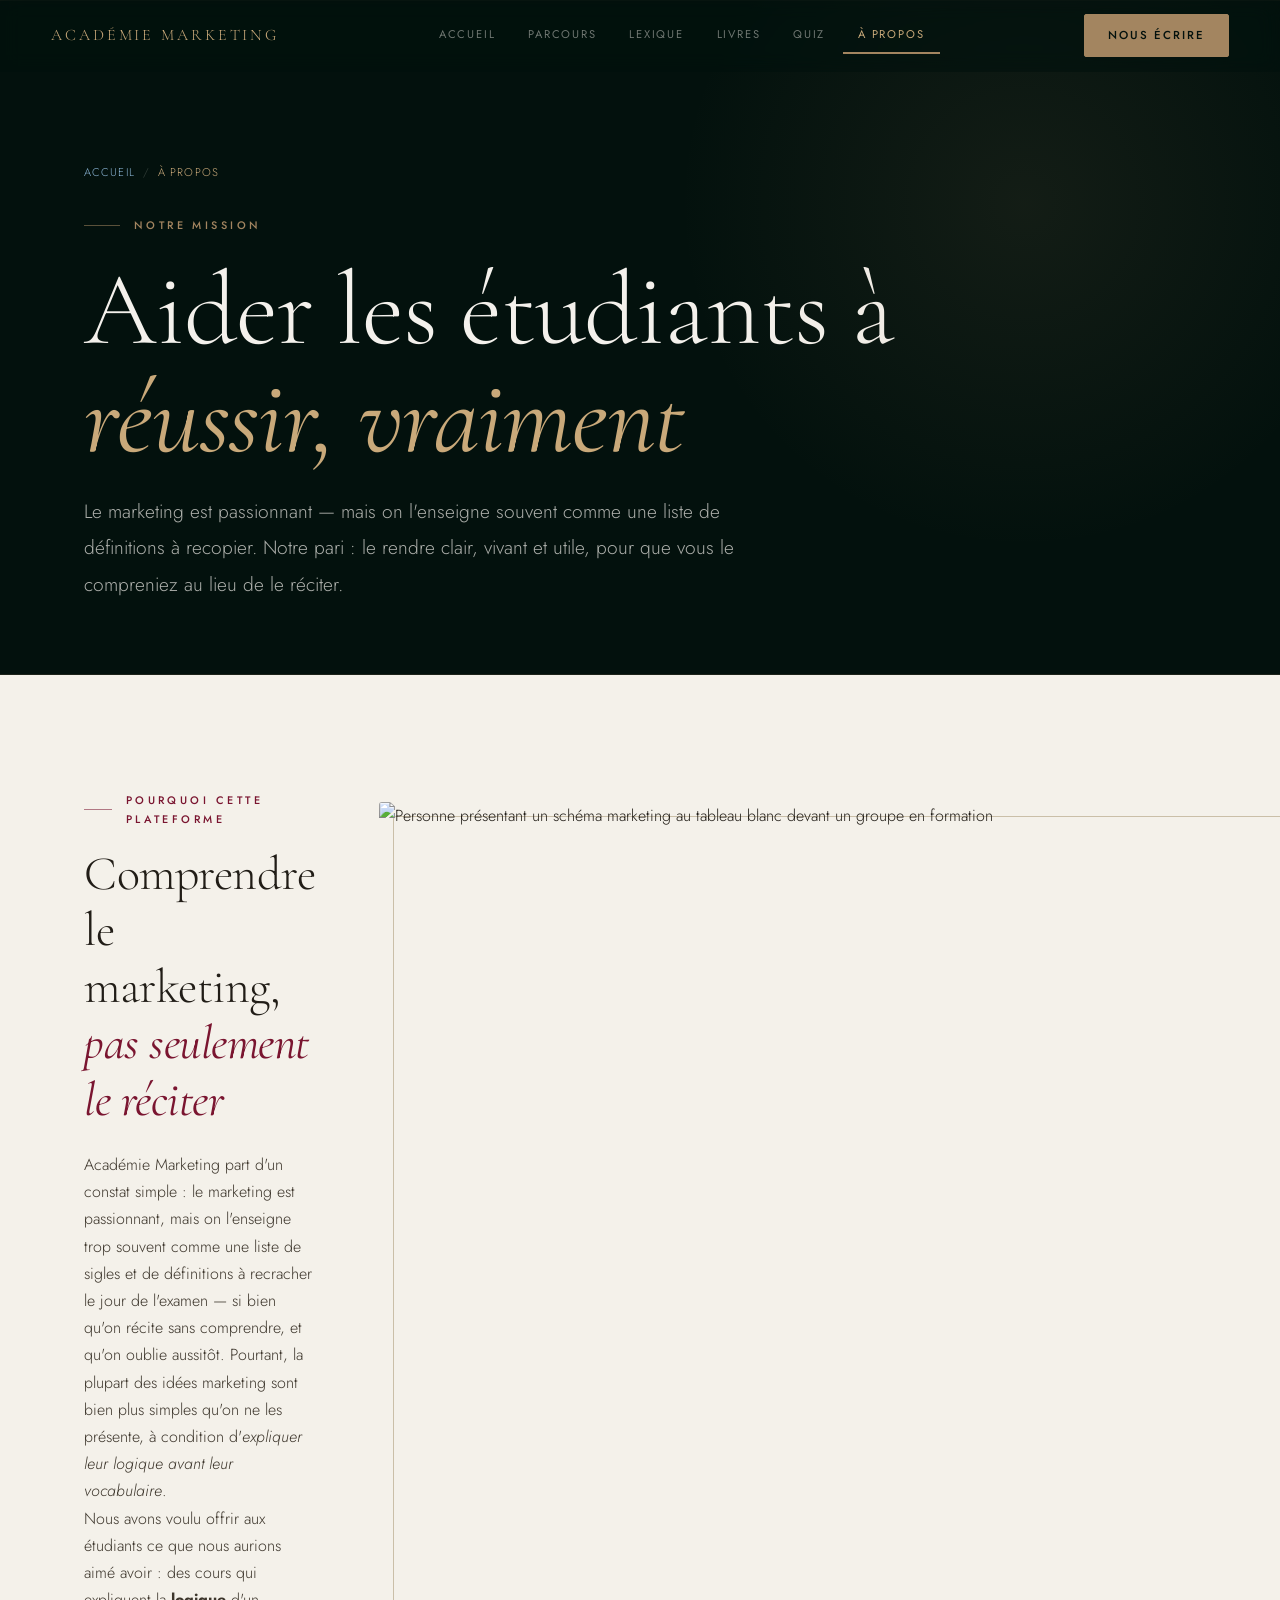
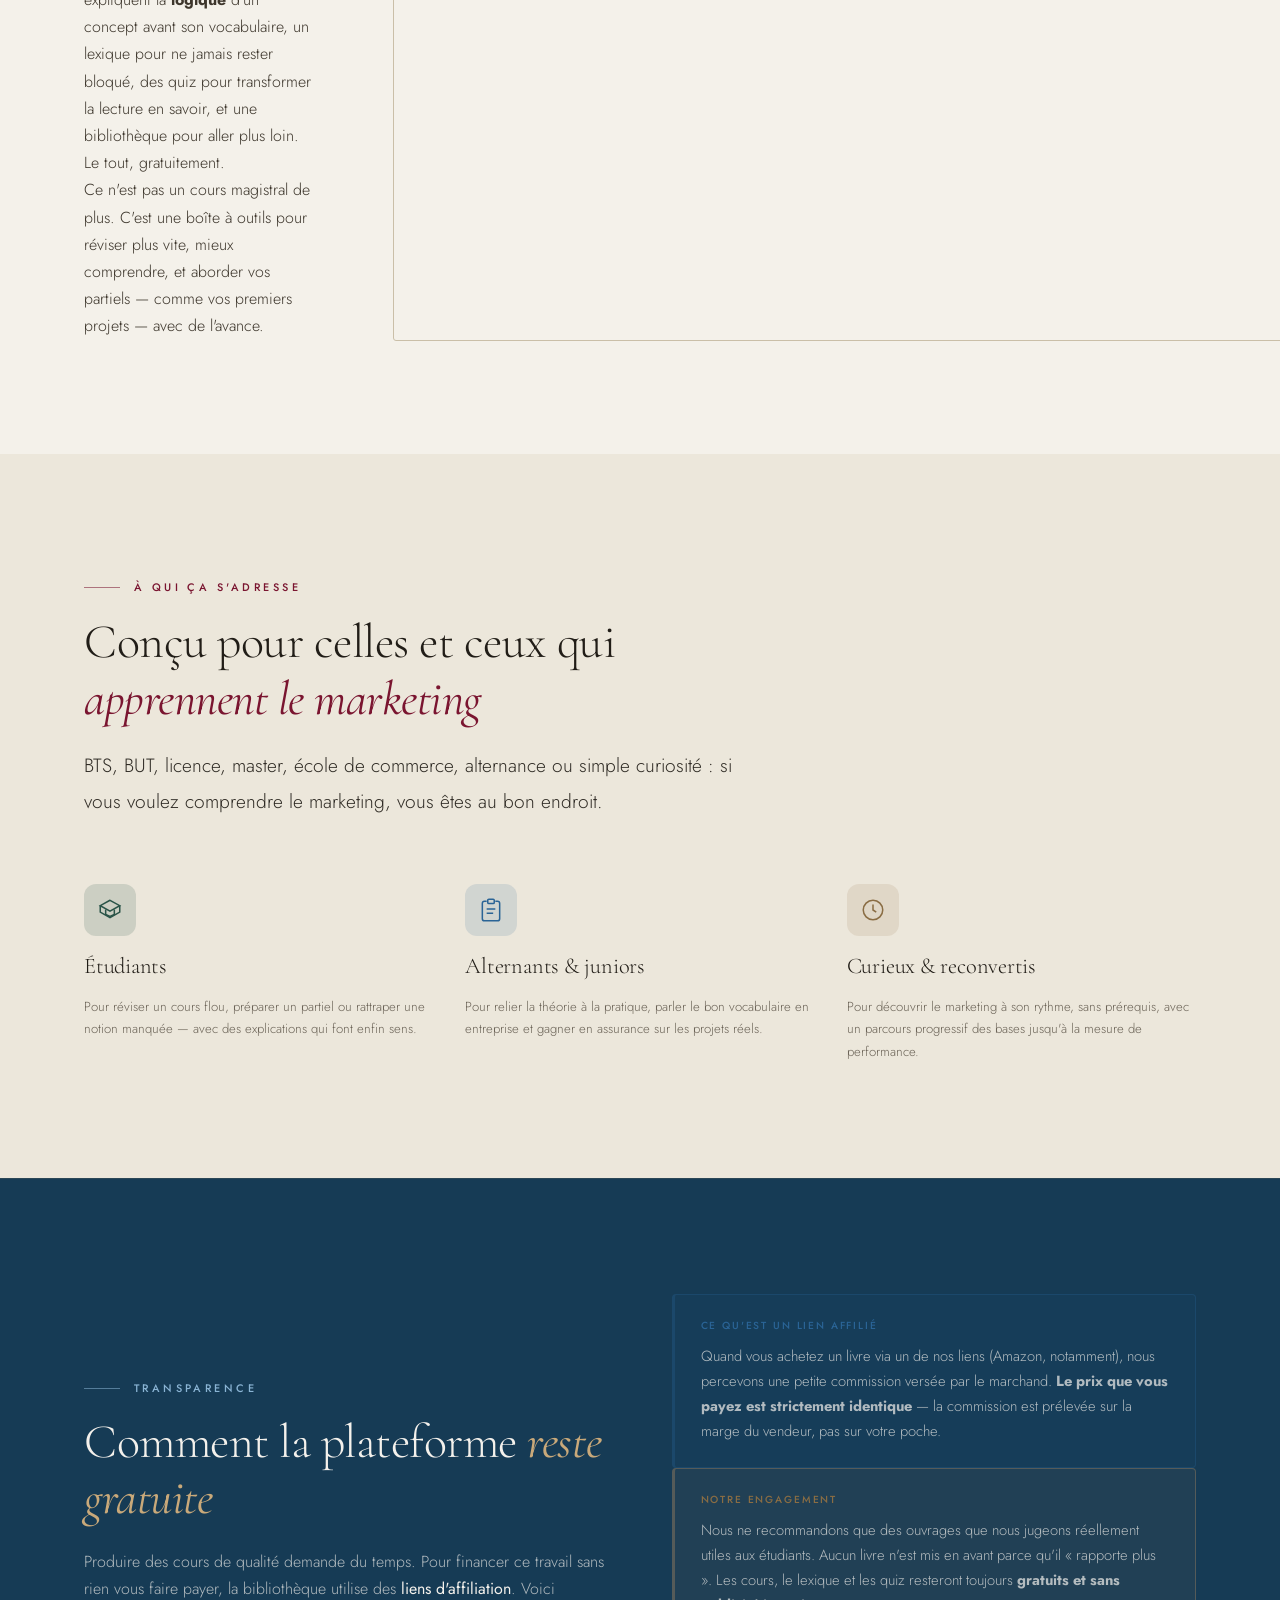
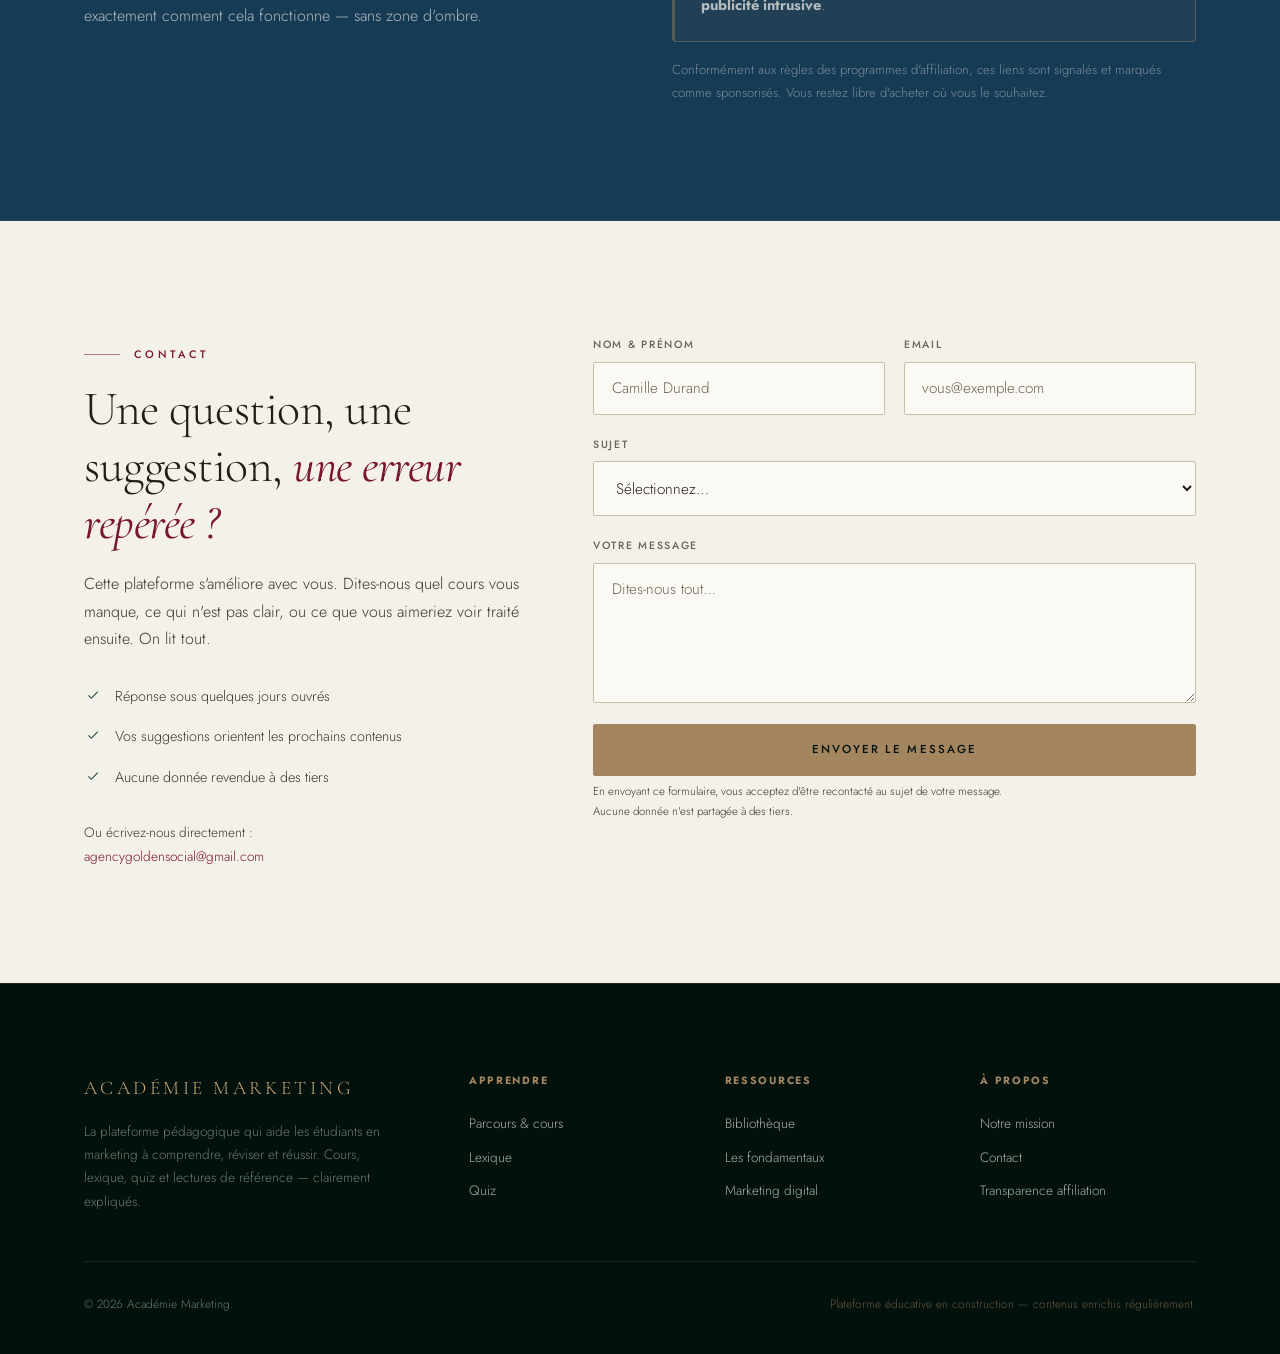
==== commit 4076b6fa: "Branche les formulaires sur Netlify Forms + e-mail de contact Contact + newsletter en Netlify Forms " ====
--- a/a-propos.html
+++ b/a-propos.html
@@ -169,11 +169,13 @@
             <li>Vos suggestions orientent les prochains contenus</li>
             <li>Aucune donnée revendue à des tiers</li>
           </ul>
-          <p class="contact-direct">Ou écrivez-nous directement :<br><a href="mailto:contact@academie-marketing.fr">contact@academie-marketing.fr</a></p>
-        </div>
-
-        <div class="reveal">
-          <form id="contact-form" data-demo data-done="Message envoyé ✓" data-success="contact-success" novalidate>
+          <p class="contact-direct">Ou écrivez-nous directement :<br><a href="mailto:agencygoldensocial@gmail.com">agencygoldensocial@gmail.com</a></p>
+        </div>
+
+        <div class="reveal">
+          <form id="contact-form" name="contact" method="POST" data-netlify="true" netlify-honeypot="bot-field" action="/merci.html" data-done="Message envoyé ✓" data-success="contact-success" novalidate>
+            <input type="hidden" name="form-name" value="contact">
+            <p hidden aria-hidden="true"><label>Laissez ce champ vide : <input name="bot-field" tabindex="-1" autocomplete="off"></label></p>
             <div class="form-row">
               <div class="form-field">
                 <label class="form-label" for="c-nom">Nom &amp; prénom</label>
